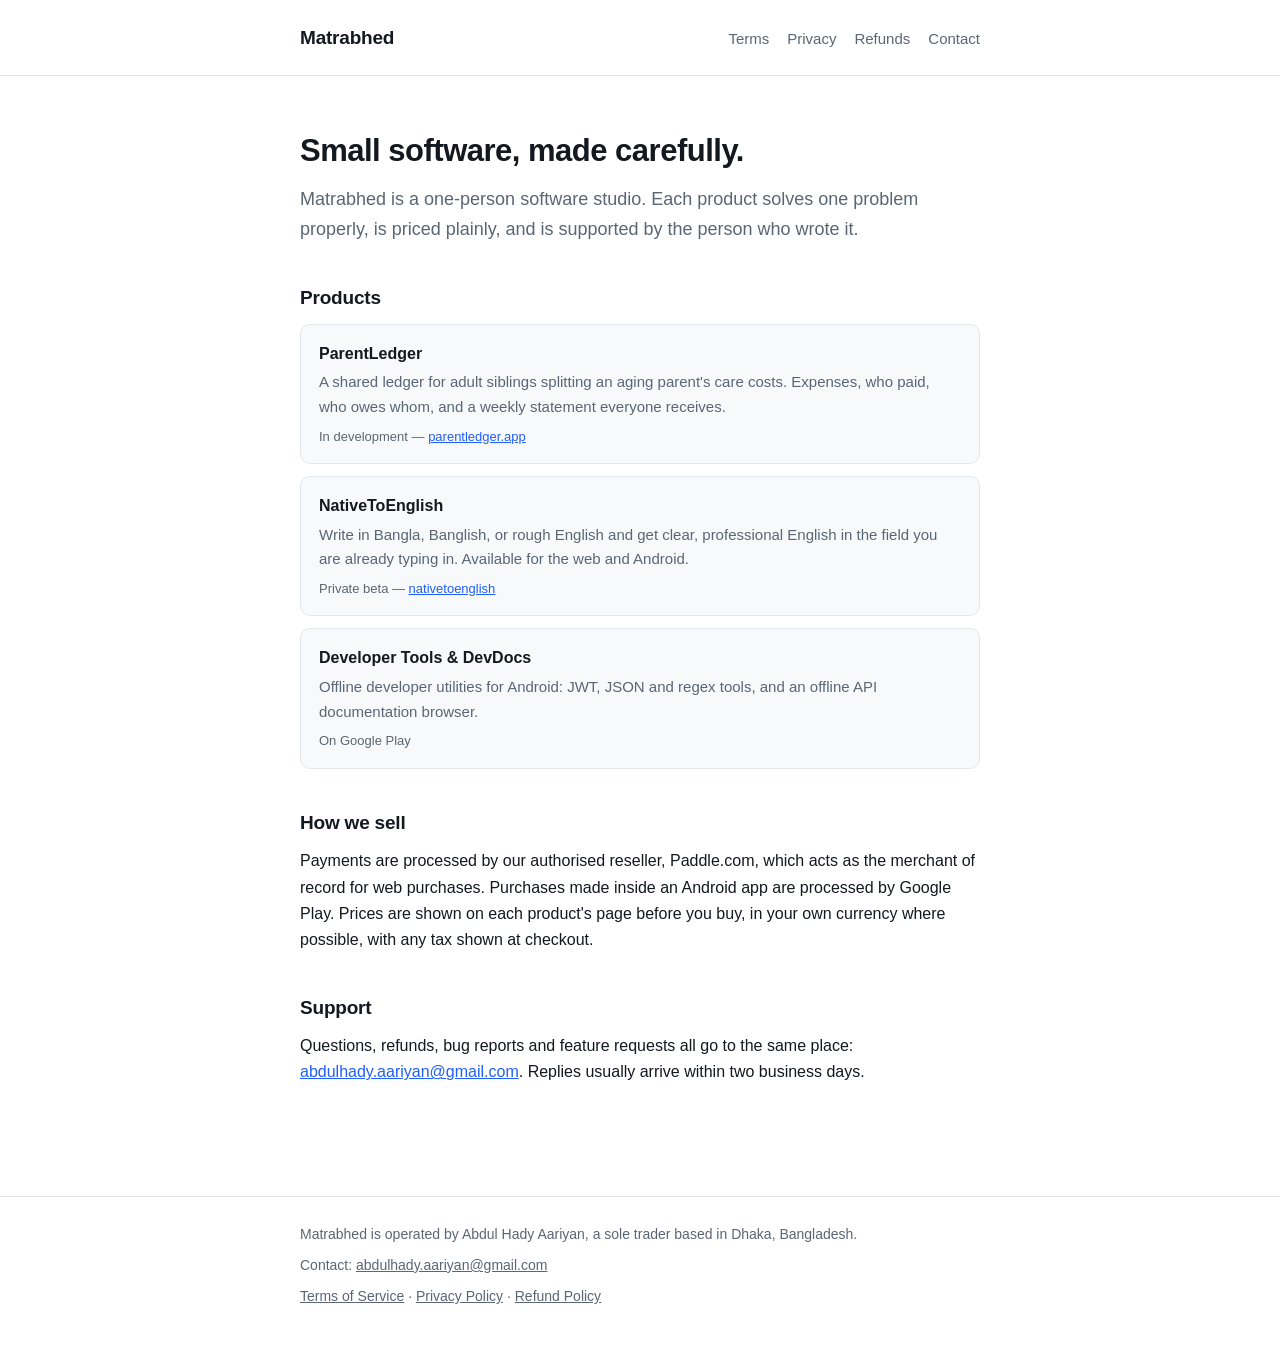
==== index.html @ d9508d21 "Matrabhed: studio site with Terms, Privacy and Refund policies Co-Authored-By: Claude Opus 5 (1M con" ====
<!doctype html>
<html lang="en">
<head>
<meta charset="utf-8">
<meta name="viewport" content="width=device-width, initial-scale=1">
<title>Matrabhed — small software, made carefully</title>
<meta name="description" content="Matrabhed builds small, useful software: ParentLedger for families sharing a parent's care costs, and NativeToEnglish for writing clear English. Operated by Abdul Hady Aariyan, Dhaka, Bangladesh.">
<link rel="stylesheet" href="styles.css">
</head>
<body>
<header><div class="wrap">
  <a class="brand" href="/">Matrabhed</a>
  <nav><a href="/terms.html">Terms</a><a href="/privacy.html">Privacy</a><a href="/refunds.html">Refunds</a><a href="mailto:abdulhady.aariyan@gmail.com">Contact</a></nav>
</div></header>
<main><div class="wrap">
  <h1>Small software, made carefully.</h1>
  <p class="lede">Matrabhed is a one-person software studio. Each product solves one problem properly, is priced plainly, and is supported by the person who wrote it.</p>

  <h2>Products</h2>
  <ul class="products">
    <li>
      <span class="name">ParentLedger</span>
      <span class="what">A shared ledger for adult siblings splitting an aging parent's care costs. Expenses, who paid, who owes whom, and a weekly statement everyone receives.</span>
      <span class="status">In development — <a href="https://parentledger.app">parentledger.app</a></span>
    </li>
    <li>
      <span class="name">NativeToEnglish</span>
      <span class="what">Write in Bangla, Banglish, or rough English and get clear, professional English in the field you are already typing in. Available for the web and Android.</span>
      <span class="status">Private beta — <a href="https://ahaariyan.github.io/NativeToEnglishLandingPage/">nativetoenglish</a></span>
    </li>
    <li>
      <span class="name">Developer Tools &amp; DevDocs</span>
      <span class="what">Offline developer utilities for Android: JWT, JSON and regex tools, and an offline API documentation browser.</span>
      <span class="status">On Google Play</span>
    </li>
  </ul>

  <h2>How we sell</h2>
  <p>Payments are processed by our authorised reseller, Paddle.com, which acts as the merchant of record for web purchases. Purchases made inside an Android app are processed by Google Play. Prices are shown on each product's page before you buy, in your own currency where possible, with any tax shown at checkout.</p>

  <h2>Support</h2>
  <p>Questions, refunds, bug reports and feature requests all go to the same place: <a href="mailto:abdulhady.aariyan@gmail.com">abdulhady.aariyan@gmail.com</a>. Replies usually arrive within two business days.</p>
</div></main>
<footer><div class="wrap">
  <p>Matrabhed is operated by Abdul Hady Aariyan, a sole trader based in Dhaka, Bangladesh.</p>
  <p>Contact: <a href="mailto:abdulhady.aariyan@gmail.com">abdulhady.aariyan@gmail.com</a></p>
  <p><a href="/terms.html">Terms of Service</a> · <a href="/privacy.html">Privacy Policy</a> · <a href="/refunds.html">Refund Policy</a></p>
</div></footer>
</body>
</html>
---- styles.css ----
:root{--ink:#14181f;--muted:#5b6674;--line:#e4e8ee;--bg:#ffffff;--soft:#f7f9fb;--accent:#1f5eff;--radius:10px}
@media (prefers-color-scheme:dark){:root:not([data-theme="light"]){--ink:#e9edf3;--muted:#9aa6b6;--line:#232a35;--bg:#0f1319;--soft:#151b23;--accent:#7aa2ff}}
*{box-sizing:border-box}
body{margin:0;background:var(--bg);color:var(--ink);font:16px/1.65 -apple-system,BlinkMacSystemFont,"Segoe UI",Roboto,Helvetica,Arial,sans-serif;-webkit-font-smoothing:antialiased}
.wrap{max-width:720px;margin:0 auto;padding:0 20px}
header{border-bottom:1px solid var(--line)}
header .wrap{display:flex;align-items:baseline;justify-content:space-between;padding-block:22px;gap:16px;flex-wrap:wrap}
.brand{font-weight:700;font-size:19px;letter-spacing:-.2px;text-decoration:none;color:var(--ink)}
nav a{color:var(--muted);text-decoration:none;margin-left:18px;font-size:15px}
nav a:hover{color:var(--ink)}
main .wrap{padding-block:56px 40px}
h1{font-size:31px;line-height:1.25;letter-spacing:-.5px;margin:0 0 14px}
h2{font-size:19px;margin:38px 0 10px;letter-spacing:-.2px}
h3{font-size:16px;margin:24px 0 6px}
p{margin:0 0 14px;color:var(--ink)}
.lede{font-size:18px;color:var(--muted);margin-bottom:28px}
ul{margin:0 0 14px;padding-left:20px}
li{margin-bottom:6px}
a{color:var(--accent)}
.products{list-style:none;padding:0;margin:8px 0 0}
.products li{border:1px solid var(--line);border-radius:var(--radius);padding:16px 18px;margin-bottom:12px;background:var(--soft)}
.products .name{font-weight:650;display:block;margin-bottom:3px}
.products .what{color:var(--muted);font-size:15px;display:block}
.products .status{font-size:13px;color:var(--muted);margin-top:6px;display:block}
.updated{color:var(--muted);font-size:14px;margin-bottom:26px}
footer{border-top:1px solid var(--line);margin-top:56px}
footer .wrap{padding-block:26px 40px;color:var(--muted);font-size:14px}
footer a{color:var(--muted)}
footer p{color:var(--muted);margin-bottom:8px}
@media(max-width:520px){h1{font-size:26px}main .wrap{padding-block:40px 32px}}
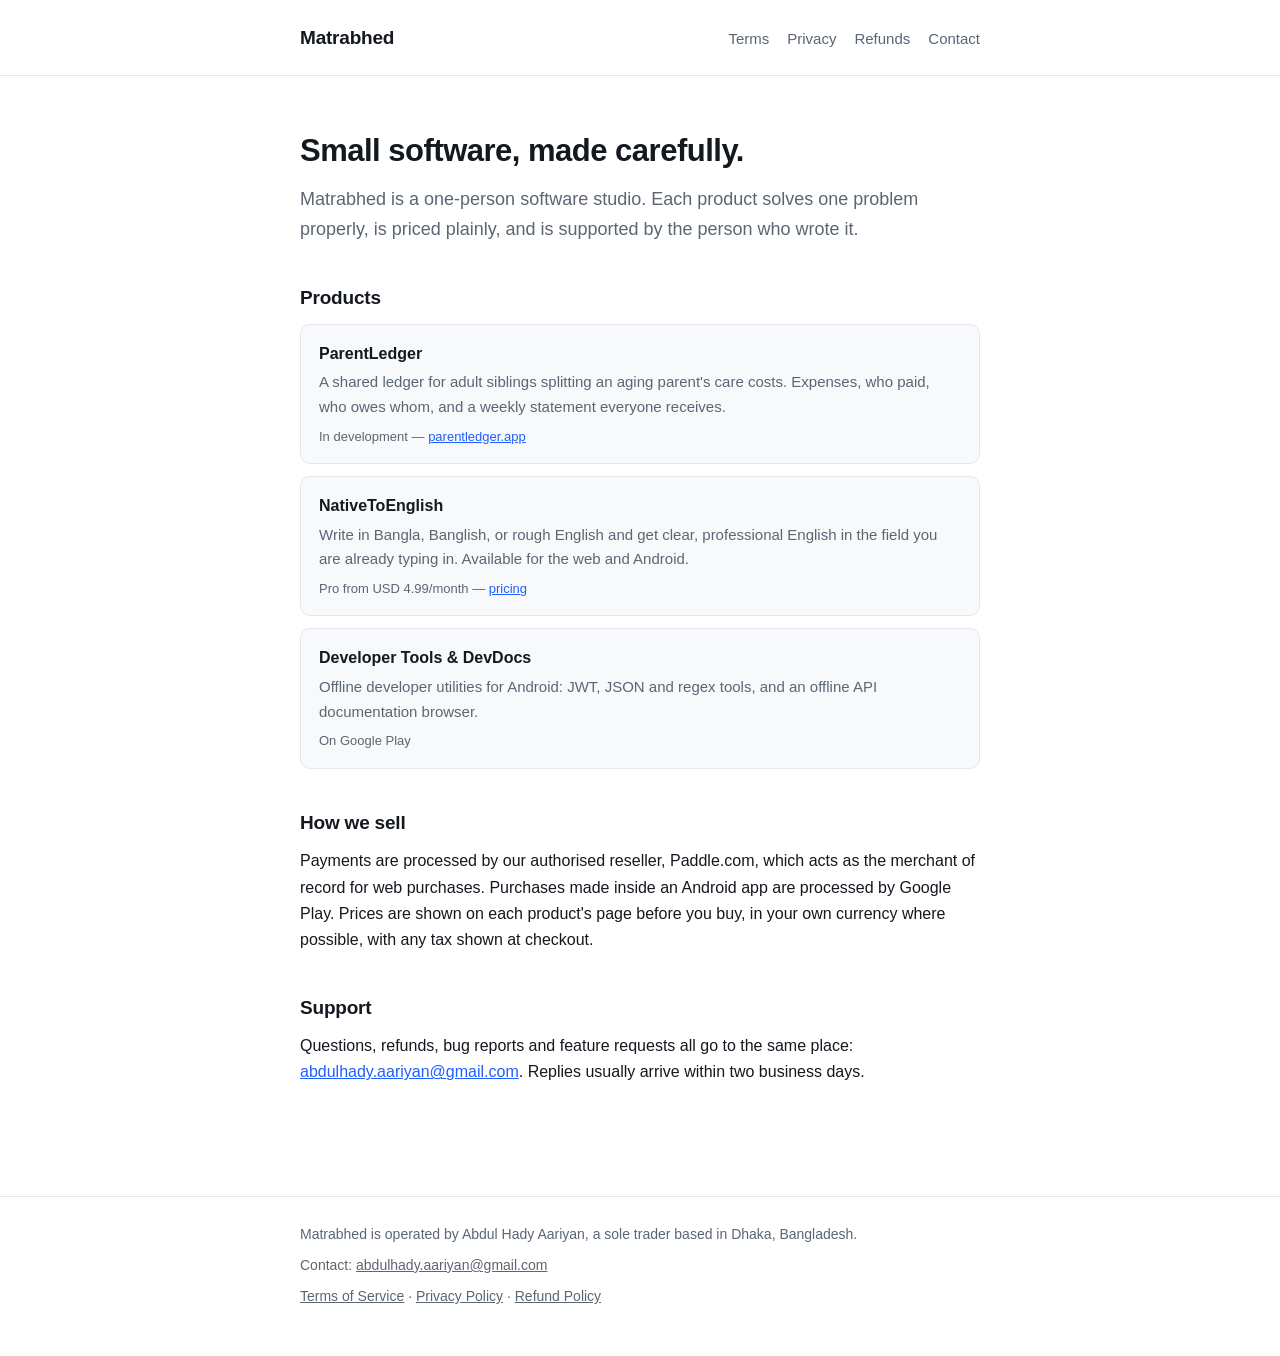
==== commit ff48a920: "Add NativeToEnglish Pro pricing page Co-Authored-By: Claude Opus 5.5 (1M context) <noreply@anthropic" ====
--- a/index.html
+++ b/index.html
@@ -26,7 +26,7 @@
     <li>
       <span class="name">NativeToEnglish</span>
       <span class="what">Write in Bangla, Banglish, or rough English and get clear, professional English in the field you are already typing in. Available for the web and Android.</span>
-      <span class="status">Private beta — <a href="https://ahaariyan.github.io/NativeToEnglishLandingPage/">nativetoenglish</a></span>
+      <span class="status">Pro from USD 4.99/month — <a href="/nativetoenglish.html">pricing</a></span>
     </li>
     <li>
       <span class="name">Developer Tools &amp; DevDocs</span>
--- a/styles.css
+++ b/styles.css
@@ -28,3 +28,12 @@
 footer a{color:var(--muted)}
 footer p{color:var(--muted);margin-bottom:8px}
 @media(max-width:520px){h1{font-size:26px}main .wrap{padding-block:40px 32px}}
+.notice{background:var(--soft);border:1px dashed var(--line);border-radius:var(--radius);padding:8px 12px;font-size:14px;color:var(--muted)}
+.plans{display:grid;grid-template-columns:repeat(auto-fit,minmax(220px,1fr));gap:12px;margin:8px 0 14px}
+.plan{border:1px solid var(--line);border-radius:var(--radius);padding:16px 18px;background:var(--soft);display:flex;flex-direction:column;gap:6px}
+.plan .name{font-weight:650}
+.plan .price{font-size:24px;font-weight:700;letter-spacing:-.3px}
+.plan .price small{font-size:14px;font-weight:400;color:var(--muted)}
+.what{color:var(--muted);font-size:15px}
+.plan button{margin-top:auto;font:inherit;font-weight:600;padding:10px 14px;border:0;border-radius:8px;background:var(--accent);color:#fff;cursor:pointer}
+.plan button:disabled{opacity:.55;cursor:default}
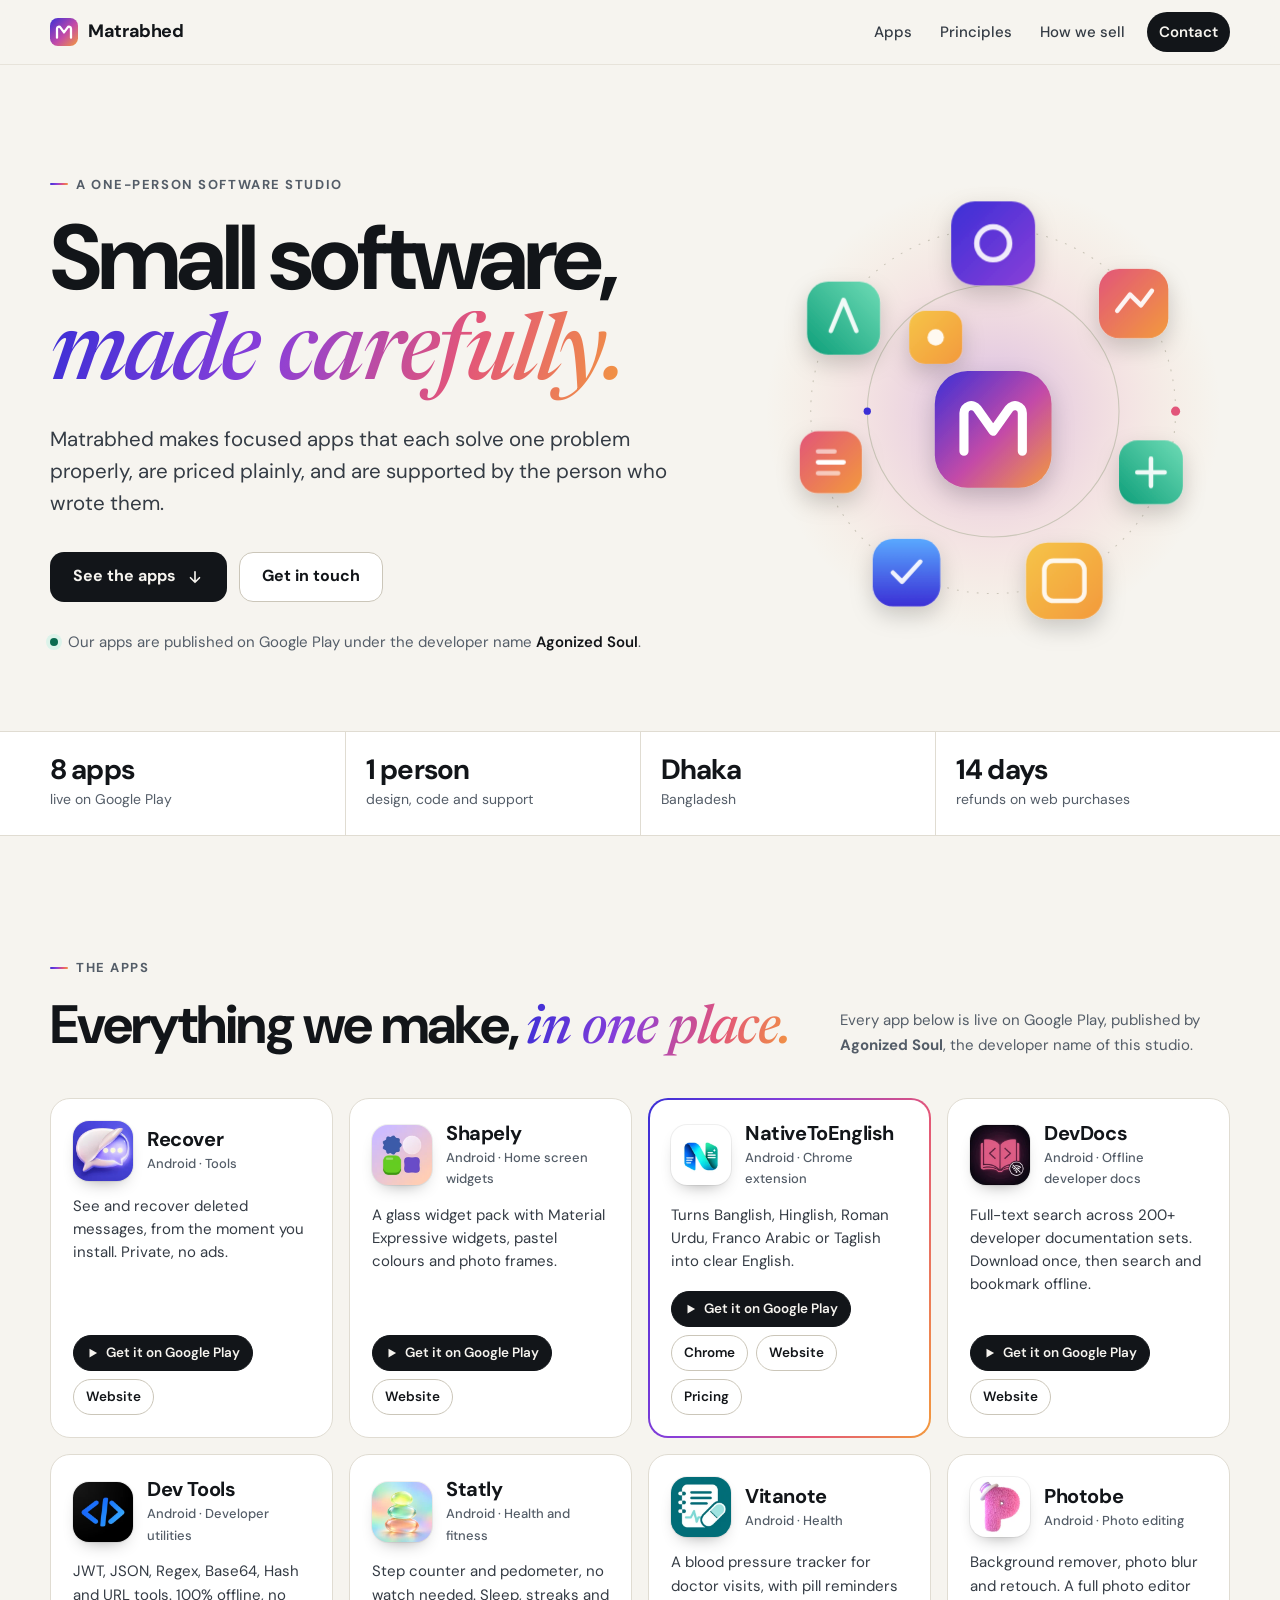
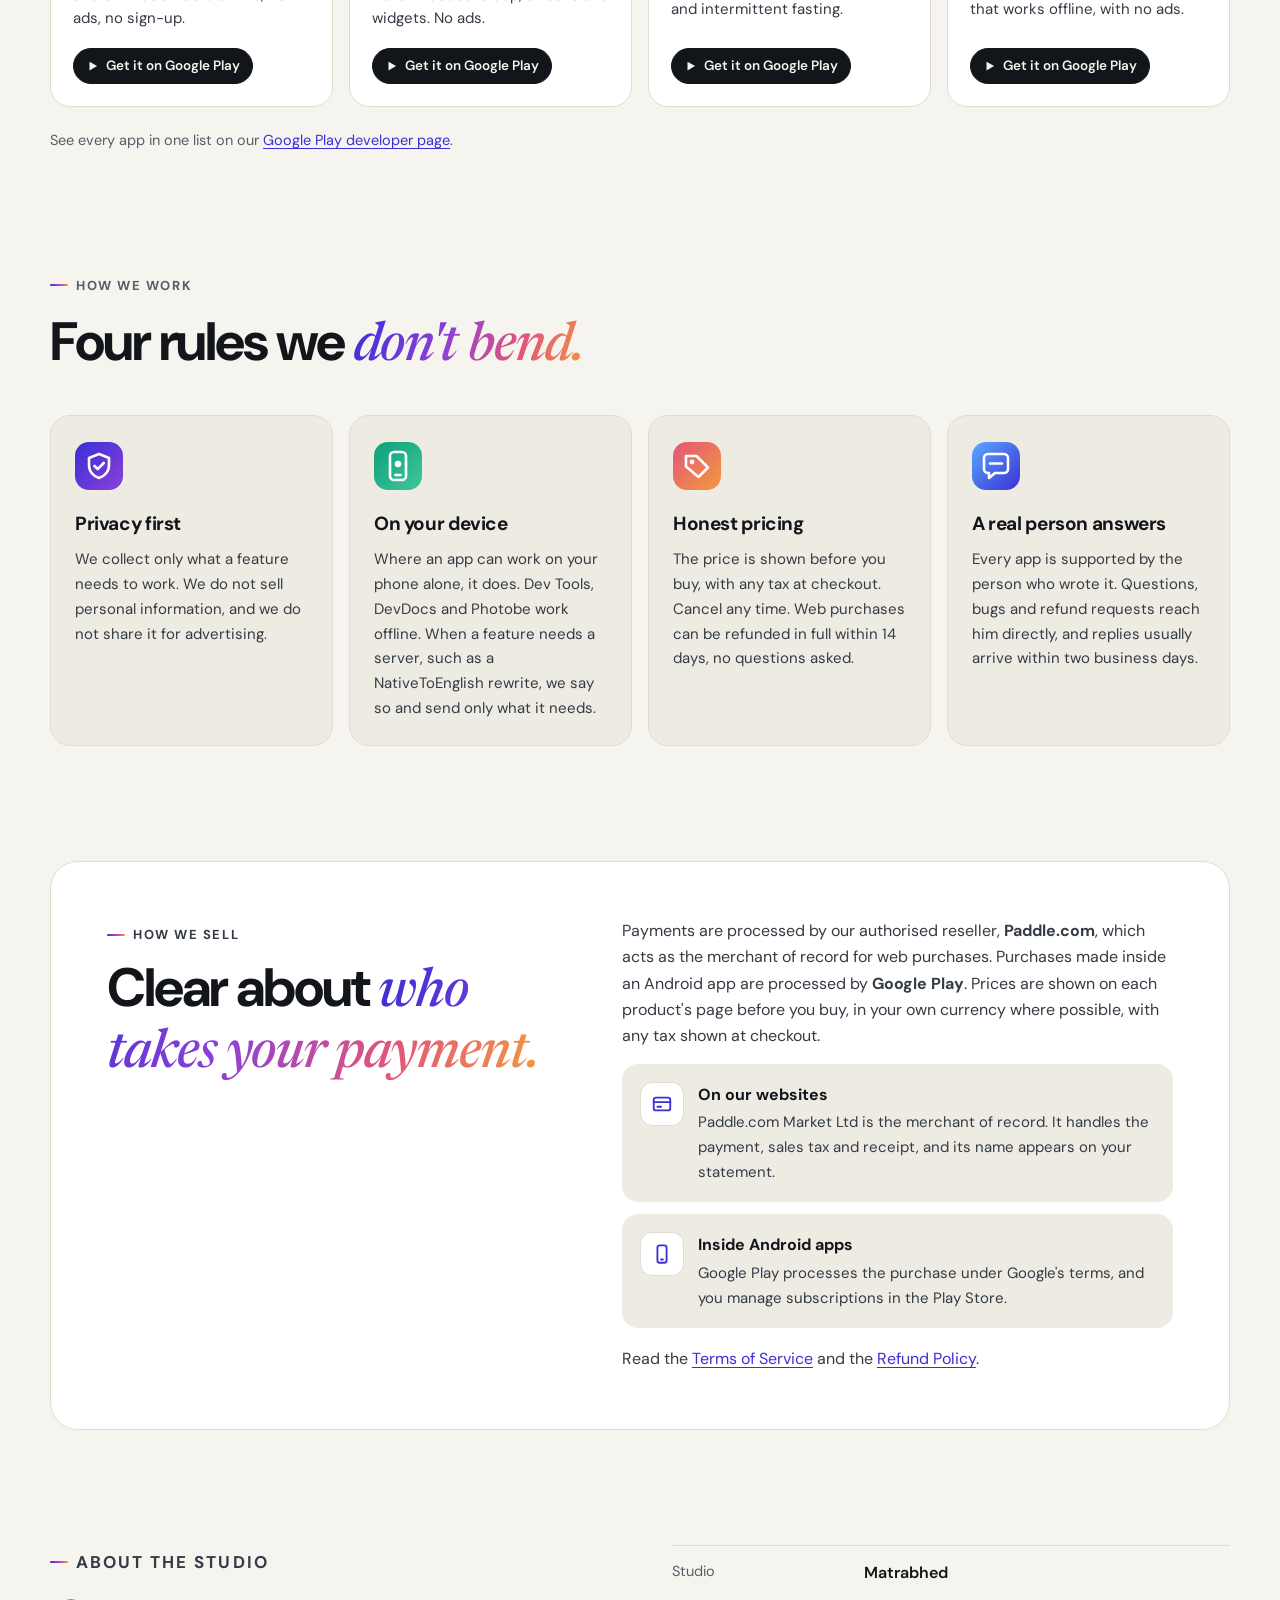
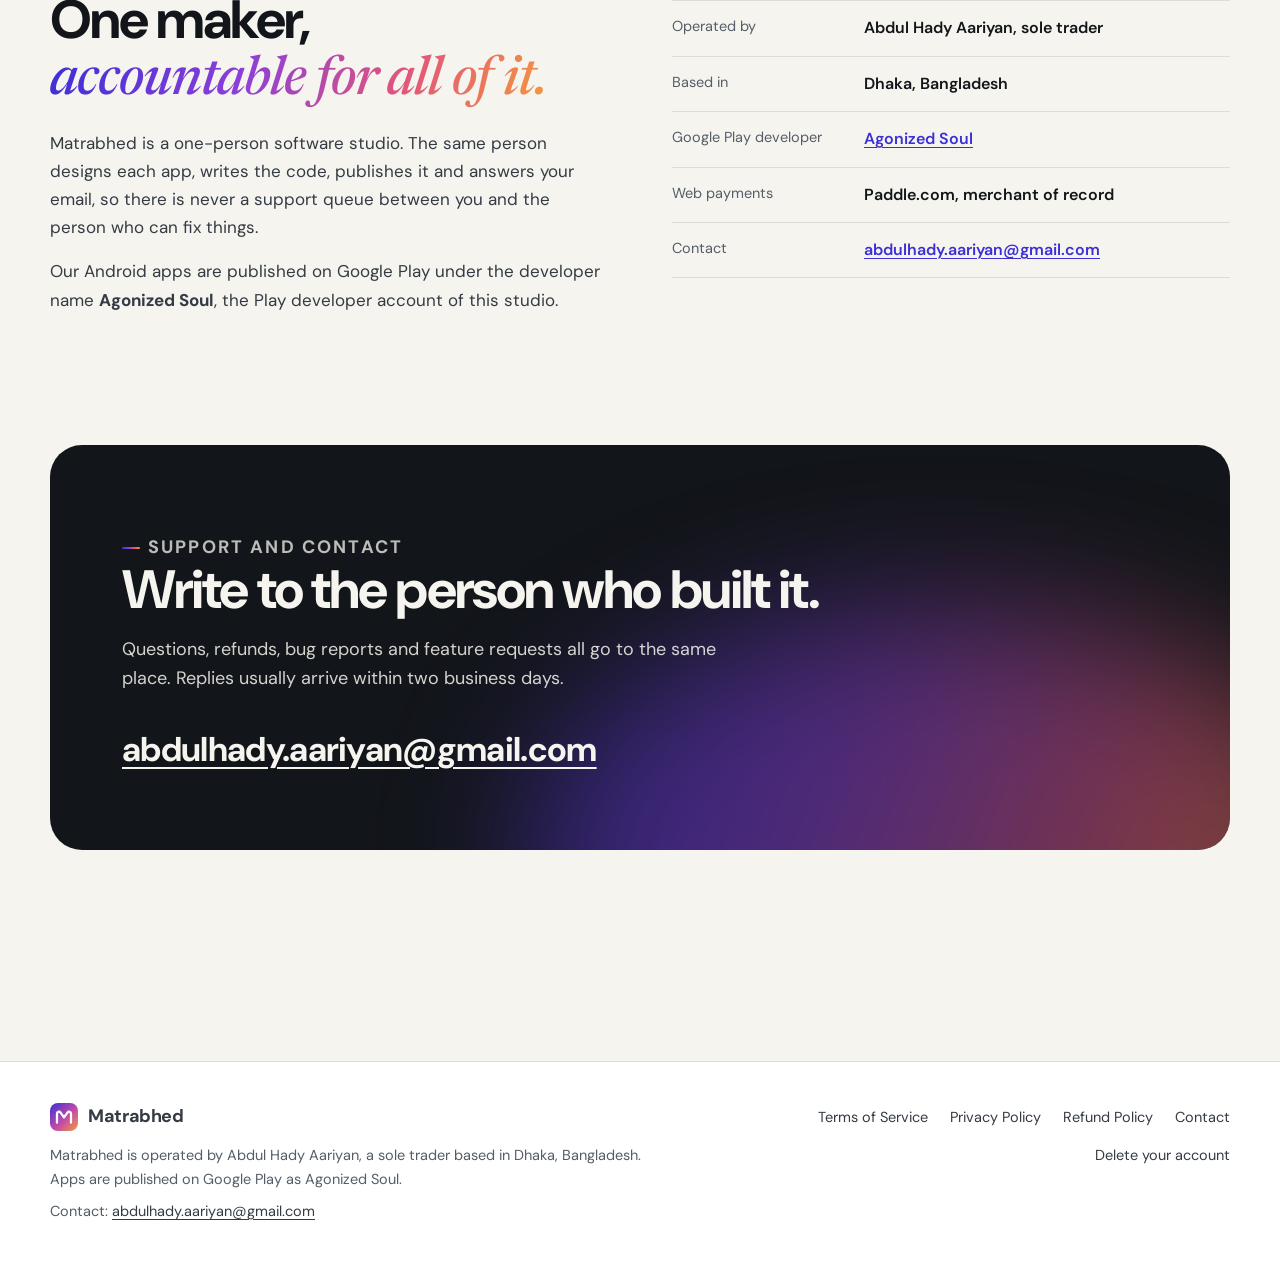
==== commit b5ce4155: "Studio site redesign: product grid with the 8 live Play apps (verified), principles, how we sell, ab" ====
--- a/index.html
+++ b/index.html
@@ -3,48 +3,346 @@
 <head>
 <meta charset="utf-8">
 <meta name="viewport" content="width=device-width, initial-scale=1">
-<title>Matrabhed — small software, made carefully</title>
-<meta name="description" content="Matrabhed builds small, useful software: ParentLedger for families sharing a parent's care costs, and NativeToEnglish for writing clear English. Operated by Abdul Hady Aariyan, Dhaka, Bangladesh.">
-<link rel="stylesheet" href="styles.css">
+<title>Matrabhed: a one-person software studio. Small apps, made carefully.</title>
+<meta name="description" content="Matrabhed is a one-person software studio in Dhaka, Bangladesh. Its Android apps (Recover, Shapely, NativeToEnglish, DevDocs, Dev Tools, Statly, Vitanote and Photobe) are published on Google Play under the developer name Agonized Soul.">
+<link rel="canonical" href="https://matrabhed.com/">
+<meta name="theme-color" content="#f6f4ef" media="(prefers-color-scheme: light)">
+<meta name="theme-color" content="#0c0e12" media="(prefers-color-scheme: dark)">
+<link rel="icon" href="/assets/favicon.svg" type="image/svg+xml">
+<link rel="apple-touch-icon" href="/assets/apple-touch-icon.png">
+<meta property="og:type" content="website">
+<meta property="og:site_name" content="Matrabhed">
+<meta property="og:url" content="https://matrabhed.com/">
+<meta property="og:title" content="Matrabhed: small software, made carefully">
+<meta property="og:description" content="A one-person software studio in Dhaka, Bangladesh. Eight Android apps on Google Play, published as Agonized Soul.">
+<meta property="og:image" content="https://matrabhed.com/assets/og.png">
+<meta property="og:image:width" content="1200">
+<meta property="og:image:height" content="630">
+<meta property="og:image:alt" content="Matrabhed: small software, made carefully.">
+<meta name="twitter:card" content="summary_large_image">
+<link rel="preconnect" href="https://fonts.googleapis.com">
+<link rel="preconnect" href="https://fonts.gstatic.com" crossorigin>
+<link rel="stylesheet" href="https://fonts.googleapis.com/css2?family=DM+Sans:opsz,wght@9..40,400..700&family=Newsreader:ital,opsz,wght@1,6..72,500&display=swap">
+<link rel="stylesheet" href="/styles.css">
+<script type="application/ld+json">
+{
+  "@context": "https://schema.org",
+  "@type": "Organization",
+  "name": "Matrabhed",
+  "url": "https://matrabhed.com/",
+  "logo": "https://matrabhed.com/assets/apple-touch-icon.png",
+  "email": "abdulhady.aariyan@gmail.com",
+  "founder": { "@type": "Person", "name": "Abdul Hady Aariyan" },
+  "address": { "@type": "PostalAddress", "addressLocality": "Dhaka", "addressCountry": "BD" },
+  "sameAs": ["https://play.google.com/store/apps/developer?id=Agonized+Soul"]
+}
+</script>
 </head>
 <body>
-<header><div class="wrap">
-  <a class="brand" href="/">Matrabhed</a>
-  <nav><a href="/terms.html">Terms</a><a href="/privacy.html">Privacy</a><a href="/refunds.html">Refunds</a><a href="mailto:abdulhady.aariyan@gmail.com">Contact</a></nav>
-</div></header>
-<main><div class="wrap">
-  <h1>Small software, made carefully.</h1>
-  <p class="lede">Matrabhed is a one-person software studio. Each product solves one problem properly, is priced plainly, and is supported by the person who wrote it.</p>
-
-  <h2>Products</h2>
-  <ul class="products">
-    <li>
-      <span class="name">ParentLedger</span>
-      <span class="what">A shared ledger for adult siblings splitting an aging parent's care costs. Expenses, who paid, who owes whom, and a weekly statement everyone receives.</span>
-      <span class="status">In development — <a href="https://parentledger.app">parentledger.app</a></span>
-    </li>
-    <li>
-      <span class="name">NativeToEnglish</span>
-      <span class="what">Write in Bangla, Banglish, or rough English and get clear, professional English in the field you are already typing in. Available for the web and Android.</span>
-      <span class="status">Pro from USD 4.99/month — <a href="/nativetoenglish.html">pricing</a></span>
-    </li>
-    <li>
-      <span class="name">Developer Tools &amp; DevDocs</span>
-      <span class="what">Offline developer utilities for Android: JWT, JSON and regex tools, and an offline API documentation browser.</span>
-      <span class="status">On Google Play</span>
-    </li>
-  </ul>
-
-  <h2>How we sell</h2>
-  <p>Payments are processed by our authorised reseller, Paddle.com, which acts as the merchant of record for web purchases. Purchases made inside an Android app are processed by Google Play. Prices are shown on each product's page before you buy, in your own currency where possible, with any tax shown at checkout.</p>
-
-  <h2>Support</h2>
-  <p>Questions, refunds, bug reports and feature requests all go to the same place: <a href="mailto:abdulhady.aariyan@gmail.com">abdulhady.aariyan@gmail.com</a>. Replies usually arrive within two business days.</p>
-</div></main>
-<footer><div class="wrap">
-  <p>Matrabhed is operated by Abdul Hady Aariyan, a sole trader based in Dhaka, Bangladesh.</p>
-  <p>Contact: <a href="mailto:abdulhady.aariyan@gmail.com">abdulhady.aariyan@gmail.com</a></p>
-  <p><a href="/terms.html">Terms of Service</a> · <a href="/privacy.html">Privacy Policy</a> · <a href="/refunds.html">Refund Policy</a></p>
-</div></footer>
+<a class="skip" href="#main">Skip to content</a>
+
+<header class="site-header">
+  <div class="wrap">
+    <a class="brand" href="/" aria-label="Matrabhed, home">
+      <svg viewBox="0 0 32 32" aria-hidden="true"><defs><linearGradient id="bm" x1="0" y1="0" x2="1" y2="1"><stop offset="0" stop-color="#3b2fd6"/><stop offset=".55" stop-color="#c34aa8"/><stop offset="1" stop-color="#f39a3d"/></linearGradient></defs><rect width="32" height="32" rx="9" fill="url(#bm)"/><path d="M8 22.5V12.2a2.2 2.2 0 0 1 4-1.3l4 5.6 4-5.6a2.2 2.2 0 0 1 4 1.3v10.3" fill="none" stroke="#fff" stroke-width="2.6" stroke-linecap="round" stroke-linejoin="round"/></svg>
+      Matrabhed
+    </a>
+    <nav class="site-nav" aria-label="Main">
+      <a href="#apps">Apps</a>
+      <a class="wide" href="#principles">Principles</a>
+      <a class="wide" href="#how-we-sell">How we sell</a>
+      <a class="cta" href="#contact">Contact</a>
+    </nav>
+  </div>
+</header>
+
+<main id="main">
+  <section class="hero" aria-labelledby="hero-title">
+    <div class="wrap">
+      <div>
+        <p class="eyebrow">A one-person software studio</p>
+        <h1 class="display" id="hero-title">Small software, <em>made carefully.</em></h1>
+        <p class="lede">Matrabhed makes focused apps that each solve one problem properly, are priced plainly, and are supported by the person who wrote them.</p>
+        <div class="hero-ctas">
+          <a class="btn btn-primary" href="#apps">See the apps
+            <svg viewBox="0 0 24 24" fill="none" stroke="currentColor" stroke-width="2.2" stroke-linecap="round" stroke-linejoin="round" aria-hidden="true"><path d="M12 5v14M6 13l6 6 6-6"/></svg></a>
+          <a class="btn btn-ghost" href="#contact">Get in touch</a>
+        </div>
+        <p class="publisher"><span class="dot" aria-hidden="true"></span><span>Our apps are published on Google Play under the developer name <strong>Agonized Soul</strong>.</span></p>
+      </div>
+
+      <div class="hero-art" aria-hidden="true">
+        <svg viewBox="0 0 520 520">
+          <defs>
+            <radialGradient id="glow" cx="50%" cy="50%" r="50%">
+              <stop offset="0" stop-color="#8b3fd9" stop-opacity=".30"/>
+              <stop offset=".6" stop-color="#e2557a" stop-opacity=".10"/>
+              <stop offset="1" stop-color="#f39a3d" stop-opacity="0"/>
+            </radialGradient>
+            <linearGradient id="g1" x1="0" y1="0" x2="1" y2="1"><stop offset="0" stop-color="#3b2fd6"/><stop offset="1" stop-color="#8b3fd9"/></linearGradient>
+            <linearGradient id="g2" x1="0" y1="0" x2="1" y2="1"><stop offset="0" stop-color="#e2557a"/><stop offset="1" stop-color="#f39a3d"/></linearGradient>
+            <linearGradient id="g3" x1="0" y1="1" x2="1" y2="0"><stop offset="0" stop-color="#0e9f7a"/><stop offset="1" stop-color="#6fdcb6"/></linearGradient>
+            <linearGradient id="g4" x1="0" y1="0" x2="1" y2="1"><stop offset="0" stop-color="#f6c548"/><stop offset="1" stop-color="#f39a3d"/></linearGradient>
+            <linearGradient id="g5" x1="0" y1="0" x2="0" y2="1"><stop offset="0" stop-color="#5aa9ff"/><stop offset="1" stop-color="#3b2fd6"/></linearGradient>
+            <linearGradient id="core" x1="0" y1="0" x2="1" y2="1"><stop offset="0" stop-color="#3b2fd6"/><stop offset=".55" stop-color="#c34aa8"/><stop offset="1" stop-color="#f39a3d"/></linearGradient>
+            <filter id="soft" x="-30%" y="-30%" width="160%" height="160%"><feDropShadow dx="0" dy="10" stdDeviation="12" flood-color="#121519" flood-opacity=".18"/></filter>
+          </defs>
+          <circle cx="260" cy="260" r="250" fill="url(#glow)"/>
+          <g class="spin" fill="none" stroke="currentColor" style="color: var(--line-strong)">
+            <circle cx="260" cy="260" r="200" stroke-width="1.2" stroke-dasharray="2 9"/>
+            <circle cx="260" cy="260" r="138" stroke-width="1.2"/>
+            <circle cx="460" cy="260" r="5" fill="#e2557a" stroke="none"/>
+            <circle cx="122" cy="260" r="4" fill="#3b2fd6" stroke="none"/>
+          </g>
+
+          <!-- Eight tiles, one for each app on the shelf. Abstract shapes, not the real icons. -->
+          <g filter="url(#soft)">
+            <g class="float"><rect x="214" y="30" width="92" height="92" rx="26" fill="url(#g1)"/><circle cx="260" cy="76" r="18" fill="none" stroke="#fff" stroke-width="6" opacity=".9"/></g>
+            <g class="float b"><rect x="376" y="104" width="76" height="76" rx="22" fill="url(#g2)"/><path d="M396 150l14-18 12 12 12-16" fill="none" stroke="#fff" stroke-width="5" stroke-linecap="round" stroke-linejoin="round" opacity=".92"/></g>
+            <g class="float c"><rect x="398" y="292" width="70" height="70" rx="20" fill="url(#g3)"/><path d="M418 327h30M433 312v30" stroke="#fff" stroke-width="5" stroke-linecap="round" opacity=".92"/></g>
+            <g class="float"><rect x="296" y="404" width="84" height="84" rx="24" fill="url(#g4)"/><rect x="316" y="424" width="44" height="44" rx="10" fill="none" stroke="#fff" stroke-width="5" opacity=".9"/></g>
+            <g class="float b"><rect x="128" y="400" width="74" height="74" rx="22" fill="url(#g5)"/><path d="M150 437l10 10 20-22" fill="none" stroke="#fff" stroke-width="5" stroke-linecap="round" stroke-linejoin="round" opacity=".92"/></g>
+            <g class="float c"><rect x="48" y="282" width="68" height="68" rx="20" fill="url(#g2)"/><path d="M68 316h28" stroke="#fff" stroke-width="5" stroke-linecap="round"/><path d="M68 304h18M68 328h22" stroke="#fff" stroke-width="5" stroke-linecap="round" opacity=".6"/></g>
+            <g class="float"><rect x="56" y="118" width="80" height="80" rx="23" fill="url(#g3)"/><path d="M82 172l14-34 14 34" fill="none" stroke="#fff" stroke-width="5" stroke-linecap="round" stroke-linejoin="round" opacity=".92"/></g>
+            <g class="float b"><rect x="168" y="150" width="58" height="58" rx="17" fill="url(#g4)"/><circle cx="197" cy="179" r="9" fill="#fff" opacity=".92"/></g>
+          </g>
+
+          <!-- The studio at the centre -->
+          <g filter="url(#soft)">
+            <rect x="196" y="216" width="128" height="128" rx="36" fill="url(#core)"/>
+            <path d="M228 304v-42a8 8 0 0 1 14.5-4.7L260 282l17.5-24.7A8 8 0 0 1 292 262v42" fill="none" stroke="#fff" stroke-width="10" stroke-linecap="round" stroke-linejoin="round"/>
+          </g>
+        </svg>
+      </div>
+    </div>
+  </section>
+
+  <section class="facts" aria-label="Studio at a glance">
+    <div class="wrap">
+      <ul>
+        <li><b>8 apps</b><span>live on Google Play</span></li>
+        <li><b>1 person</b><span>design, code and support</span></li>
+        <li><b>Dhaka</b><span>Bangladesh</span></li>
+        <li><b>14 days</b><span>refunds on web purchases</span></li>
+      </ul>
+    </div>
+  </section>
+
+  <section class="section" id="apps" aria-labelledby="apps-title">
+    <div class="wrap">
+      <div class="section-head">
+        <div>
+          <p class="eyebrow">The apps</p>
+          <h2 class="h-section" id="apps-title">Everything we make, <em>in one place.</em></h2>
+        </div>
+        <p class="side">Every app below is live on Google Play, published by <strong>Agonized Soul</strong>, the developer name of this studio.</p>
+      </div>
+
+      <ul class="apps">
+        <li class="app">
+          <div class="app-top">
+            <img class="app-icon" src="/assets/apps/recover.webp" width="60" height="60" alt="" loading="lazy" decoding="async">
+            <div><h3>Recover</h3><p class="kind">Android · Tools</p></div>
+          </div>
+          <p class="what">See and recover deleted messages, from the moment you install. Private, no ads.</p>
+          <div class="links">
+            <a class="pill play" href="https://play.google.com/store/apps/details?id=com.nothinglost.app" rel="noopener" aria-label="Get Recover on Google Play"><svg viewBox="0 0 24 24" aria-hidden="true"><path d="M6 4.5v15l13-7.5z" fill="currentColor"/></svg>Get it on Google Play</a>
+            <a class="pill" href="https://recover.matrabhed.com" rel="noopener" aria-label="Recover website">Website</a>
+          </div>
+        </li>
+
+        <li class="app">
+          <div class="app-top">
+            <img class="app-icon" src="/assets/apps/shapely.webp" width="60" height="60" alt="" loading="lazy" decoding="async">
+            <div><h3>Shapely</h3><p class="kind">Android · Home screen widgets</p></div>
+          </div>
+          <p class="what">A glass widget pack with Material Expressive widgets, pastel colours and photo frames.</p>
+          <div class="links">
+            <a class="pill play" href="https://play.google.com/store/apps/details?id=com.shapely.widgets" rel="noopener" aria-label="Get Shapely on Google Play"><svg viewBox="0 0 24 24" aria-hidden="true"><path d="M6 4.5v15l13-7.5z" fill="currentColor"/></svg>Get it on Google Play</a>
+            <a class="pill" href="https://shapely.matrabhed.com" rel="noopener" aria-label="Shapely website">Website</a>
+          </div>
+        </li>
+
+        <li class="app featured">
+          <div class="app-top">
+            <img class="app-icon" src="/assets/apps/nativetoenglish.webp" width="60" height="60" alt="" loading="lazy" decoding="async">
+            <div><h3>NativeToEnglish</h3><p class="kind">Android · Chrome extension</p></div>
+          </div>
+          <p class="what">Turns Banglish, Hinglish, Roman Urdu, Franco Arabic or Taglish into clear English.</p>
+          <div class="links">
+            <a class="pill play" href="https://play.google.com/store/apps/details?id=com.nativetoenglish.mobile" rel="noopener" aria-label="Get NativeToEnglish on Google Play"><svg viewBox="0 0 24 24" aria-hidden="true"><path d="M6 4.5v15l13-7.5z" fill="currentColor"/></svg>Get it on Google Play</a>
+            <a class="pill" href="https://chromewebstore.google.com/detail/nativetoenglish/hcifnjfjbeemchhjmhghefoonidcnjdm" rel="noopener" aria-label="NativeToEnglish in the Chrome Web Store">Chrome</a>
+            <a class="pill" href="https://nativetoenglish.landing.matrabhed.com" rel="noopener" aria-label="NativeToEnglish website">Website</a>
+            <a class="pill" href="/nativetoenglish.html" aria-label="NativeToEnglish Pro pricing">Pricing</a>
+          </div>
+        </li>
+
+        <li class="app">
+          <div class="app-top">
+            <img class="app-icon" src="/assets/apps/devdocs.webp" width="60" height="60" alt="" loading="lazy" decoding="async">
+            <div><h3>DevDocs</h3><p class="kind">Android · Offline developer docs</p></div>
+          </div>
+          <p class="what">Full-text search across 200+ developer documentation sets. Download once, then search and bookmark offline.</p>
+          <div class="links">
+            <a class="pill play" href="https://play.google.com/store/apps/details?id=com.devdocs.app" rel="noopener" aria-label="Get DevDocs on Google Play"><svg viewBox="0 0 24 24" aria-hidden="true"><path d="M6 4.5v15l13-7.5z" fill="currentColor"/></svg>Get it on Google Play</a>
+            <a class="pill" href="https://devdocs.landing.matrabhed.com" rel="noopener" aria-label="DevDocs website">Website</a>
+          </div>
+        </li>
+
+        <li class="app">
+          <div class="app-top">
+            <img class="app-icon" src="/assets/apps/devtools.webp" width="60" height="60" alt="" loading="lazy" decoding="async">
+            <div><h3>Dev Tools</h3><p class="kind">Android · Developer utilities</p></div>
+          </div>
+          <p class="what">JWT, JSON, Regex, Base64, Hash and URL tools. 100% offline, no ads, no sign-up.</p>
+          <div class="links">
+            <a class="pill play" href="https://play.google.com/store/apps/details?id=com.devtools.app" rel="noopener" aria-label="Get Dev Tools on Google Play"><svg viewBox="0 0 24 24" aria-hidden="true"><path d="M6 4.5v15l13-7.5z" fill="currentColor"/></svg>Get it on Google Play</a>
+          </div>
+        </li>
+
+        <li class="app">
+          <div class="app-top">
+            <img class="app-icon" src="/assets/apps/statly.webp" width="60" height="60" alt="" loading="lazy" decoding="async">
+            <div><h3>Statly</h3><p class="kind">Android · Health and fitness</p></div>
+          </div>
+          <p class="what">Step counter and pedometer, no watch needed. Sleep, streaks and widgets. No ads.</p>
+          <div class="links">
+            <a class="pill play" href="https://play.google.com/store/apps/details?id=com.statly.app" rel="noopener" aria-label="Get Statly on Google Play"><svg viewBox="0 0 24 24" aria-hidden="true"><path d="M6 4.5v15l13-7.5z" fill="currentColor"/></svg>Get it on Google Play</a>
+          </div>
+        </li>
+
+        <li class="app">
+          <div class="app-top">
+            <img class="app-icon" src="/assets/apps/vitanote.webp" width="60" height="60" alt="" loading="lazy" decoding="async">
+            <div><h3>Vitanote</h3><p class="kind">Android · Health</p></div>
+          </div>
+          <p class="what">A blood pressure tracker for doctor visits, with pill reminders and intermittent fasting.</p>
+          <div class="links">
+            <a class="pill play" href="https://play.google.com/store/apps/details?id=com.healthapps.app" rel="noopener" aria-label="Get Vitanote on Google Play"><svg viewBox="0 0 24 24" aria-hidden="true"><path d="M6 4.5v15l13-7.5z" fill="currentColor"/></svg>Get it on Google Play</a>
+          </div>
+        </li>
+
+        <li class="app">
+          <div class="app-top">
+            <img class="app-icon" src="/assets/apps/photobe.webp" width="60" height="60" alt="" loading="lazy" decoding="async">
+            <div><h3>Photobe</h3><p class="kind">Android · Photo editing</p></div>
+          </div>
+          <p class="what">Background remover, photo blur and retouch. A full photo editor that works offline, with no ads.</p>
+          <div class="links">
+            <a class="pill play" href="https://play.google.com/store/apps/details?id=com.aariyan.photoeditor" rel="noopener" aria-label="Get Photobe on Google Play"><svg viewBox="0 0 24 24" aria-hidden="true"><path d="M6 4.5v15l13-7.5z" fill="currentColor"/></svg>Get it on Google Play</a>
+          </div>
+        </li>
+      </ul>
+      <p class="apps-note">See every app in one list on our <a href="https://play.google.com/store/apps/developer?id=Agonized+Soul" rel="noopener">Google Play developer page</a>.</p>
+    </div>
+  </section>
+
+  <section class="section" id="principles" aria-labelledby="principles-title">
+    <div class="wrap">
+      <div class="section-head">
+        <div>
+          <p class="eyebrow">How we work</p>
+          <h2 class="h-section" id="principles-title">Four rules we <em>don't bend.</em></h2>
+        </div>
+      </div>
+      <ul class="principles">
+        <li class="principle">
+          <svg class="glyph" viewBox="0 0 48 48" aria-hidden="true"><defs><linearGradient id="pg1" x1="0" y1="0" x2="1" y2="1"><stop offset="0" stop-color="#3b2fd6"/><stop offset="1" stop-color="#8b3fd9"/></linearGradient></defs><rect width="48" height="48" rx="14" fill="url(#pg1)"/><path d="M24 12l10 4v7c0 6.5-4.3 11.2-10 13-5.7-1.8-10-6.5-10-13v-7z" fill="none" stroke="#fff" stroke-width="2.6" stroke-linejoin="round"/><path d="M19.5 24l3.2 3.2 6-6.2" fill="none" stroke="#fff" stroke-width="2.6" stroke-linecap="round" stroke-linejoin="round"/></svg>
+          <h3>Privacy first</h3>
+          <p>We collect only what a feature needs to work. We do not sell personal information, and we do not share it for advertising.</p>
+        </li>
+        <li class="principle">
+          <svg class="glyph" viewBox="0 0 48 48" aria-hidden="true"><defs><linearGradient id="pg2" x1="0" y1="0" x2="1" y2="1"><stop offset="0" stop-color="#0e9f7a"/><stop offset="1" stop-color="#3fc79a"/></linearGradient></defs><rect width="48" height="48" rx="14" fill="url(#pg2)"/><rect x="16" y="10" width="16" height="28" rx="4" fill="none" stroke="#fff" stroke-width="2.6"/><path d="M21.5 33h5" stroke="#fff" stroke-width="2.6" stroke-linecap="round"/><circle cx="24" cy="22" r="3.2" fill="#fff"/></svg>
+          <h3>On your device</h3>
+          <p>Where an app can work on your phone alone, it does. Dev Tools, DevDocs and Photobe work offline. When a feature needs a server, such as a NativeToEnglish rewrite, we say so and send only what it needs.</p>
+        </li>
+        <li class="principle">
+          <svg class="glyph" viewBox="0 0 48 48" aria-hidden="true"><defs><linearGradient id="pg3" x1="0" y1="0" x2="1" y2="1"><stop offset="0" stop-color="#e2557a"/><stop offset="1" stop-color="#f39a3d"/></linearGradient></defs><rect width="48" height="48" rx="14" fill="url(#pg3)"/><path d="M13 24.5V14h10.5L35 25.5 25.5 35z" fill="none" stroke="#fff" stroke-width="2.6" stroke-linejoin="round"/><circle cx="19" cy="20" r="2.4" fill="#fff"/></svg>
+          <h3>Honest pricing</h3>
+          <p>The price is shown before you buy, with any tax at checkout. Cancel any time. Web purchases can be refunded in full within 14 days, no questions asked.</p>
+        </li>
+        <li class="principle">
+          <svg class="glyph" viewBox="0 0 48 48" aria-hidden="true"><defs><linearGradient id="pg4" x1="0" y1="0" x2="1" y2="1"><stop offset="0" stop-color="#5aa9ff"/><stop offset="1" stop-color="#3b2fd6"/></linearGradient></defs><rect width="48" height="48" rx="14" fill="url(#pg4)"/><path d="M12 16a4 4 0 0 1 4-4h16a4 4 0 0 1 4 4v11a4 4 0 0 1-4 4h-9l-6 5v-5h-1a4 4 0 0 1-4-4z" fill="none" stroke="#fff" stroke-width="2.6" stroke-linejoin="round"/><path d="M18 21.5h12" stroke="#fff" stroke-width="2.6" stroke-linecap="round"/></svg>
+          <h3>A real person answers</h3>
+          <p>Every app is supported by the person who wrote it. Questions, bugs and refund requests reach him directly, and replies usually arrive within two business days.</p>
+        </li>
+      </ul>
+    </div>
+  </section>
+
+  <section class="section" id="how-we-sell" aria-labelledby="sell-title">
+    <div class="wrap">
+      <div class="panel">
+        <div>
+          <p class="eyebrow">How we sell</p>
+          <h2 class="h-section" id="sell-title">Clear about <em>who takes your payment.</em></h2>
+        </div>
+        <div>
+          <p>Payments are processed by our authorised reseller, <strong>Paddle.com</strong>, which acts as the merchant of record for web purchases. Purchases made inside an Android app are processed by <strong>Google Play</strong>. Prices are shown on each product's page before you buy, in your own currency where possible, with any tax shown at checkout.</p>
+          <ul class="ways">
+            <li>
+              <span class="badge"><svg viewBox="0 0 24 24" fill="none" stroke="currentColor" stroke-width="2" stroke-linecap="round" stroke-linejoin="round" aria-hidden="true"><rect x="3" y="5" width="18" height="14" rx="2.5"/><path d="M3 10h18M7 15h4"/></svg></span>
+              <div><h3>On our websites</h3><p>Paddle.com Market Ltd is the merchant of record. It handles the payment, sales tax and receipt, and its name appears on your statement.</p></div>
+            </li>
+            <li>
+              <span class="badge"><svg viewBox="0 0 24 24" fill="none" stroke="currentColor" stroke-width="2" stroke-linecap="round" stroke-linejoin="round" aria-hidden="true"><rect x="7" y="2.5" width="10" height="19" rx="2.5"/><path d="M11 18h2"/></svg></span>
+              <div><h3>Inside Android apps</h3><p>Google Play processes the purchase under Google's terms, and you manage subscriptions in the Play Store.</p></div>
+            </li>
+          </ul>
+          <p style="margin-top:18px">Read the <a href="/terms.html">Terms of Service</a> and the <a href="/refunds.html">Refund Policy</a>.</p>
+        </div>
+      </div>
+    </div>
+  </section>
+
+  <section class="section" id="about" aria-labelledby="about-title">
+    <div class="wrap about">
+      <div>
+        <p class="eyebrow">About the studio</p>
+        <h2 class="h-section" id="about-title">One maker, <em>accountable for all of it.</em></h2>
+        <p style="margin-top:20px">Matrabhed is a one-person software studio. The same person designs each app, writes the code, publishes it and answers your email, so there is never a support queue between you and the person who can fix things.</p>
+        <p>Our Android apps are published on Google Play under the developer name <strong>Agonized Soul</strong>, the Play developer account of this studio.</p>
+      </div>
+      <dl>
+        <div><dt>Studio</dt><dd>Matrabhed</dd></div>
+        <div><dt>Operated by</dt><dd>Abdul Hady Aariyan, sole trader</dd></div>
+        <div><dt>Based in</dt><dd>Dhaka, Bangladesh</dd></div>
+        <div><dt>Google Play developer</dt><dd><a href="https://play.google.com/store/apps/developer?id=Agonized+Soul" rel="noopener">Agonized Soul</a></dd></div>
+        <div><dt>Web payments</dt><dd>Paddle.com, merchant of record</dd></div>
+        <div><dt>Contact</dt><dd><a href="mailto:abdulhady.aariyan@gmail.com">abdulhady.aariyan@gmail.com</a></dd></div>
+      </dl>
+    </div>
+  </section>
+
+  <section class="section" id="contact" aria-labelledby="contact-title">
+    <div class="wrap">
+      <div class="contact">
+        <p class="eyebrow">Support and contact</p>
+        <h2 class="h-section" id="contact-title">Write to the person who built it.</h2>
+        <p>Questions, refunds, bug reports and feature requests all go to the same place. Replies usually arrive within two business days.</p>
+        <a class="mail" href="mailto:abdulhady.aariyan@gmail.com">abdulhady.aariyan@gmail.com</a>
+      </div>
+    </div>
+  </section>
+</main>
+
+<footer class="site-footer">
+  <div class="wrap">
+    <div>
+      <a class="brand" href="/" aria-label="Matrabhed, home"><svg viewBox="0 0 32 32" aria-hidden="true"><rect width="32" height="32" rx="9" fill="url(#bm)"/><path d="M8 22.5V12.2a2.2 2.2 0 0 1 4-1.3l4 5.6 4-5.6a2.2 2.2 0 0 1 4 1.3v10.3" fill="none" stroke="#fff" stroke-width="2.6" stroke-linecap="round" stroke-linejoin="round"/></svg>Matrabhed</a>
+      <p>Matrabhed is operated by Abdul Hady Aariyan, a sole trader based in Dhaka, Bangladesh. Apps are published on Google Play as Agonized Soul.</p>
+      <p>Contact: <a href="mailto:abdulhady.aariyan@gmail.com">abdulhady.aariyan@gmail.com</a></p>
+    </div>
+    <nav aria-label="Legal and support">
+      <ul class="foot-links">
+        <li><a href="/terms.html">Terms of Service</a></li>
+        <li><a href="/privacy.html">Privacy Policy</a></li>
+        <li><a href="/refunds.html">Refund Policy</a></li>
+        <li><a href="mailto:abdulhady.aariyan@gmail.com">Contact</a></li>
+        <li><a href="/delete-account.html">Delete your account</a></li>
+      </ul>
+    </nav>
+  </div>
+</footer>
 </body>
 </html>
--- a/styles.css
+++ b/styles.css
@@ -1,39 +1,247 @@
-:root{--ink:#14181f;--muted:#5b6674;--line:#e4e8ee;--bg:#ffffff;--soft:#f7f9fb;--accent:#1f5eff;--radius:10px}
-@media (prefers-color-scheme:dark){:root:not([data-theme="light"]){--ink:#e9edf3;--muted:#9aa6b6;--line:#232a35;--bg:#0f1319;--soft:#151b23;--accent:#7aa2ff}}
-*{box-sizing:border-box}
-body{margin:0;background:var(--bg);color:var(--ink);font:16px/1.65 -apple-system,BlinkMacSystemFont,"Segoe UI",Roboto,Helvetica,Arial,sans-serif;-webkit-font-smoothing:antialiased}
-.wrap{max-width:720px;margin:0 auto;padding:0 20px}
-header{border-bottom:1px solid var(--line)}
-header .wrap{display:flex;align-items:baseline;justify-content:space-between;padding-block:22px;gap:16px;flex-wrap:wrap}
-.brand{font-weight:700;font-size:19px;letter-spacing:-.2px;text-decoration:none;color:var(--ink)}
-nav a{color:var(--muted);text-decoration:none;margin-left:18px;font-size:15px}
-nav a:hover{color:var(--ink)}
-main .wrap{padding-block:56px 40px}
-h1{font-size:31px;line-height:1.25;letter-spacing:-.5px;margin:0 0 14px}
-h2{font-size:19px;margin:38px 0 10px;letter-spacing:-.2px}
-h3{font-size:16px;margin:24px 0 6px}
-p{margin:0 0 14px;color:var(--ink)}
-.lede{font-size:18px;color:var(--muted);margin-bottom:28px}
-ul{margin:0 0 14px;padding-left:20px}
-li{margin-bottom:6px}
-a{color:var(--accent)}
-.products{list-style:none;padding:0;margin:8px 0 0}
-.products li{border:1px solid var(--line);border-radius:var(--radius);padding:16px 18px;margin-bottom:12px;background:var(--soft)}
-.products .name{font-weight:650;display:block;margin-bottom:3px}
-.products .what{color:var(--muted);font-size:15px;display:block}
-.products .status{font-size:13px;color:var(--muted);margin-top:6px;display:block}
-.updated{color:var(--muted);font-size:14px;margin-bottom:26px}
-footer{border-top:1px solid var(--line);margin-top:56px}
-footer .wrap{padding-block:26px 40px;color:var(--muted);font-size:14px}
-footer a{color:var(--muted)}
-footer p{color:var(--muted);margin-bottom:8px}
-@media(max-width:520px){h1{font-size:26px}main .wrap{padding-block:40px 32px}}
-.notice{background:var(--soft);border:1px dashed var(--line);border-radius:var(--radius);padding:8px 12px;font-size:14px;color:var(--muted)}
-.plans{display:grid;grid-template-columns:repeat(auto-fit,minmax(220px,1fr));gap:12px;margin:8px 0 14px}
-.plan{border:1px solid var(--line);border-radius:var(--radius);padding:16px 18px;background:var(--soft);display:flex;flex-direction:column;gap:6px}
-.plan .name{font-weight:650}
-.plan .price{font-size:24px;font-weight:700;letter-spacing:-.3px}
-.plan .price small{font-size:14px;font-weight:400;color:var(--muted)}
-.what{color:var(--muted);font-size:15px}
-.plan button{margin-top:auto;font:inherit;font-weight:600;padding:10px 14px;border:0;border-radius:8px;background:var(--accent);color:#fff;cursor:pointer}
-.plan button:disabled{opacity:.55;cursor:default}
+/* Matrabhed studio: shared styles for the home page and the policy pages.
+   No framework, no build step. Light by default, dark when the system asks. */
+
+:root {
+  --bg: #f6f4ef;
+  --surface: #ffffff;
+  --sunk: #eeebe3;
+  --ink: #121519;
+  --ink-soft: #343b44;
+  --muted: #545d68;
+  --line: #e0dcd2;
+  --line-strong: #cbc6b9;
+  --accent: #3b2fd6;
+  --accent-ink: #ffffff;
+  --accent-wash: #ebe9ff;
+  --ok: #0b6b50;
+  --ok-wash: #dcf3ea;
+  --grad: linear-gradient(110deg, #3b2fd6 0%, #8b3fd9 38%, #e2557a 70%, #f39a3d 100%);
+  --shadow: 0 1px 2px rgb(18 21 25 / 5%), 0 22px 48px -28px rgb(18 21 25 / 30%);
+  --radius: 20px;
+  --font: "DM Sans", ui-sans-serif, system-ui, -apple-system, "Segoe UI", Roboto, sans-serif;
+  --serif: "Newsreader", Georgia, "Times New Roman", serif;
+  color-scheme: light;
+}
+@media (prefers-color-scheme: dark) {
+  :root:not([data-theme="light"]) {
+    --bg: #0c0e12;
+    --surface: #14171d;
+    --sunk: #101318;
+    --ink: #eef0f3;
+    --ink-soft: #c9cfd7;
+    --muted: #a2abb7;
+    --line: #232832;
+    --line-strong: #343b47;
+    --accent: #a59dff;
+    --accent-ink: #0c0e12;
+    --accent-wash: #1d1b3a;
+    --ok: #6fdcb6;
+    --ok-wash: #0f2a22;
+    --grad: linear-gradient(110deg, #8f86ff 0%, #c27bff 38%, #ff7d9c 70%, #ffb766 100%);
+    --shadow: 0 1px 2px rgb(0 0 0 / 40%), 0 22px 48px -28px rgb(0 0 0 / 80%);
+    color-scheme: dark;
+  }
+}
+
+*, *::before, *::after { box-sizing: border-box; }
+html { -webkit-text-size-adjust: 100%; scroll-behavior: smooth; scroll-padding-top: 84px; }
+body {
+  margin: 0; background: var(--bg); color: var(--ink);
+  font: 16px/1.65 var(--font); -webkit-font-smoothing: antialiased; text-rendering: optimizeLegibility;
+  overflow-x: clip;
+}
+img, svg { display: block; max-width: 100%; }
+a { color: var(--accent); text-underline-offset: 3px; text-decoration-thickness: 1px; }
+a:hover { text-decoration-thickness: 2px; }
+:focus-visible { outline: 3px solid var(--accent); outline-offset: 3px; border-radius: 6px; }
+::selection { background: var(--accent); color: var(--accent-ink); }
+
+.skip { position: absolute; left: 12px; top: -60px; z-index: 50; padding: 10px 14px; border-radius: 10px; background: var(--ink); color: var(--bg); font-weight: 700; text-decoration: none; }
+.skip:focus { top: 12px; }
+
+.wrap { width: min(1180px, 100% - 40px); margin-inline: auto; }
+.wrap.narrow { width: min(760px, 100% - 40px); }
+
+/* ---------- Header ---------- */
+.site-header {
+  position: sticky; top: 0; z-index: 20;
+  background: color-mix(in srgb, var(--bg) 82%, transparent);
+  -webkit-backdrop-filter: saturate(1.4) blur(14px); backdrop-filter: saturate(1.4) blur(14px);
+  border-bottom: 1px solid color-mix(in srgb, var(--line) 70%, transparent);
+}
+.site-header .wrap { display: flex; align-items: center; justify-content: space-between; gap: 16px; min-height: 64px; }
+.brand { display: inline-flex; align-items: center; gap: 10px; color: var(--ink); text-decoration: none; font-weight: 700; font-size: 18px; letter-spacing: -.02em; }
+.brand svg { width: 28px; height: 28px; flex: none; }
+.site-nav { display: flex; align-items: center; gap: 4px; }
+.site-nav a { color: var(--ink-soft); text-decoration: none; font-size: 15px; font-weight: 500; padding: 8px 12px; border-radius: 999px; }
+.site-nav a:hover { background: var(--sunk); color: var(--ink); }
+.site-nav a.cta { background: var(--ink); color: var(--bg); font-weight: 600; margin-left: 6px; }
+.site-nav a.cta:hover { background: var(--accent); color: var(--accent-ink); }
+@media (max-width: 640px) {
+  .site-nav .wide { display: none; }
+  .site-nav a { padding: 8px 10px; font-size: 14px; }
+}
+
+/* ---------- Type ---------- */
+h1, h2, h3 { color: var(--ink); text-wrap: balance; }
+.display { margin: 0; font-size: clamp(42px, 7.4vw, 92px); line-height: .98; letter-spacing: -.045em; font-weight: 700; }
+.display em, .h-section em { font-family: var(--serif); font-style: italic; font-weight: 500; letter-spacing: -.02em; background: var(--grad); -webkit-background-clip: text; background-clip: text; color: transparent; padding-right: .08em; }
+.h-section { margin: 0; font-size: clamp(32px, 4.6vw, 54px); line-height: 1.04; letter-spacing: -.035em; font-weight: 700; }
+.eyebrow { display: inline-flex; align-items: center; gap: 8px; margin: 0 0 18px; color: var(--muted); font-size: 13px; font-weight: 700; letter-spacing: .12em; text-transform: uppercase; }
+.eyebrow::before { content: ""; width: 18px; height: 2px; border-radius: 2px; background: var(--grad); }
+.lede { margin: 22px 0 0; max-width: 36em; color: var(--ink-soft); font-size: clamp(18px, 1.6vw, 21px); line-height: 1.55; text-wrap: pretty; }
+.section-intro { max-width: 40em; margin: 16px 0 0; color: var(--ink-soft); font-size: 18px; text-wrap: pretty; }
+
+/* ---------- Buttons ---------- */
+.btn { display: inline-flex; align-items: center; justify-content: center; gap: 10px; min-height: 50px; padding: 0 22px; border-radius: 14px; border: 1px solid transparent; font: inherit; font-weight: 700; text-decoration: none; cursor: pointer; transition: transform .15s ease, background-color .15s ease, border-color .15s ease; }
+.btn:hover { transform: translateY(-1px); text-decoration: none; }
+.btn-primary { background: var(--ink); color: var(--bg); }
+.btn-primary:hover { background: var(--accent); color: var(--accent-ink); }
+.btn-ghost { background: var(--surface); color: var(--ink); border-color: var(--line-strong); }
+.btn-ghost:hover { border-color: var(--ink); }
+.btn svg { width: 18px; height: 18px; }
+
+/* ---------- Hero ---------- */
+.hero { position: relative; padding-block: clamp(40px, 8vw, 104px) clamp(40px, 6vw, 80px); }
+.hero .wrap { display: grid; grid-template-columns: minmax(0, 1.15fr) minmax(0, .85fr); gap: clamp(24px, 5vw, 72px); align-items: center; }
+.hero-ctas { display: flex; flex-wrap: wrap; gap: 12px; margin-top: 32px; }
+.publisher { display: flex; align-items: flex-start; gap: 10px; margin: 28px 0 0; color: var(--muted); font-size: 15px; }
+.publisher strong { color: var(--ink); font-weight: 600; }
+.publisher .dot { width: 8px; height: 8px; margin-top: 8px; border-radius: 50%; background: var(--ok); box-shadow: 0 0 0 4px var(--ok-wash); flex: none; }
+.hero-art { position: relative; aspect-ratio: 1; width: 100%; max-width: 520px; justify-self: end; }
+.hero-art svg { width: 100%; height: 100%; overflow: visible; }
+.hero-art .float { animation: float 9s ease-in-out infinite; }
+.hero-art .float.b { animation-duration: 11s; animation-delay: -3s; }
+.hero-art .float.c { animation-duration: 13s; animation-delay: -6s; }
+.hero-art .spin { animation: spin 90s linear infinite; transform-origin: 260px 260px; }
+@keyframes float { 0%, 100% { transform: translateY(0); } 50% { transform: translateY(-8px); } }
+@keyframes spin { to { transform: rotate(360deg); } }
+@media (max-width: 880px) {
+  .hero .wrap { grid-template-columns: 1fr; }
+  .hero-art { order: -1; max-width: 260px; justify-self: start; margin-bottom: 4px; }
+}
+
+/* ---------- Facts strip ---------- */
+.facts { border-block: 1px solid var(--line); background: var(--surface); }
+.facts ul { list-style: none; margin: 0 auto; padding: 0; display: grid; grid-template-columns: repeat(4, 1fr); }
+.facts li { padding: 22px 20px; border-left: 1px solid var(--line); margin: 0; }
+.facts li:first-child { border-left: 0; padding-left: 0; }
+.facts b { display: block; font-size: clamp(22px, 2.4vw, 28px); letter-spacing: -.03em; line-height: 1.15; }
+.facts span { color: var(--muted); font-size: 14px; }
+@media (max-width: 880px) {
+  .facts ul { grid-template-columns: 1fr 1fr; }
+  .facts li { padding: 18px 16px; border-top: 1px solid var(--line); }
+  .facts li:nth-child(odd) { border-left: 0; padding-left: 0; }
+  .facts li:nth-child(-n+2) { border-top: 0; }
+}
+
+/* ---------- Sections ---------- */
+.section { padding-block: clamp(64px, 9vw, 120px); }
+.section + .section { padding-top: 0; }
+.section-head { display: flex; justify-content: space-between; align-items: end; gap: 24px; flex-wrap: wrap; margin-bottom: 40px; }
+.section-head .side { color: var(--muted); font-size: 15px; max-width: 26em; margin: 0; }
+
+/* ---------- Apps ---------- */
+.apps { list-style: none; margin: 0; padding: 0; display: grid; grid-template-columns: repeat(4, minmax(0, 1fr)); gap: 16px; }
+.app {
+  position: relative; display: flex; flex-direction: column; gap: 14px; margin: 0; padding: 22px;
+  border: 1px solid var(--line); border-radius: var(--radius); background: var(--surface);
+  transition: transform .2s ease, box-shadow .2s ease, border-color .2s ease;
+}
+.app:hover { transform: translateY(-3px); box-shadow: var(--shadow); border-color: var(--line-strong); }
+.app-top { display: flex; align-items: center; gap: 14px; }
+.app-icon { width: 60px; height: 60px; border-radius: 16px; flex: none; background: var(--sunk); box-shadow: 0 0 0 1px rgb(0 0 0 / 6%), 0 8px 18px -10px rgb(0 0 0 / 45%); }
+.app h3 { margin: 0; font-size: 20px; letter-spacing: -.02em; line-height: 1.2; }
+.app .kind { margin: 2px 0 0; color: var(--muted); font-size: 13px; font-weight: 500; }
+.app .what { margin: 0; color: var(--ink-soft); font-size: 15px; line-height: 1.55; }
+.app .links { display: flex; flex-wrap: wrap; gap: 8px; margin-top: auto; padding-top: 4px; }
+.pill { display: inline-flex; align-items: center; gap: 6px; min-height: 36px; padding: 0 12px; border-radius: 999px; border: 1px solid var(--line-strong); color: var(--ink); font-size: 13.5px; font-weight: 600; text-decoration: none; white-space: nowrap; }
+.pill:hover { border-color: var(--ink); text-decoration: none; }
+.pill.play { background: var(--ink); color: var(--bg); border-color: var(--ink); }
+.pill.play:hover { background: var(--accent); border-color: var(--accent); color: var(--accent-ink); }
+.pill svg { width: 14px; height: 14px; flex: none; }
+.app.featured { background: linear-gradient(var(--surface), var(--surface)) padding-box, var(--grad) border-box; border: 2px solid transparent; padding: 21px; }
+@media (max-width: 1100px) { .apps { grid-template-columns: repeat(3, minmax(0, 1fr)); } }
+@media (max-width: 820px) { .apps { grid-template-columns: repeat(2, minmax(0, 1fr)); } }
+@media (max-width: 560px) { .apps { grid-template-columns: 1fr; } .app { padding: 20px; } .app.featured { padding: 19px; } }
+.apps-note { margin: 22px 0 0; color: var(--muted); font-size: 14.5px; }
+
+/* ---------- Principles ---------- */
+.principles { display: grid; grid-template-columns: repeat(4, minmax(0, 1fr)); gap: 16px; list-style: none; margin: 0; padding: 0; }
+.principle { margin: 0; padding: 26px 24px 24px; border-radius: var(--radius); background: var(--sunk); border: 1px solid var(--line); }
+.principle .glyph { width: 48px; height: 48px; margin-bottom: 18px; }
+.principle h3 { margin: 0 0 8px; font-size: 19px; letter-spacing: -.02em; }
+.principle p { margin: 0; color: var(--ink-soft); font-size: 15px; }
+@media (max-width: 1000px) { .principles { grid-template-columns: 1fr 1fr; } }
+@media (max-width: 560px) { .principles { grid-template-columns: 1fr; } }
+
+/* ---------- Split panel (how we sell) ---------- */
+.panel { display: grid; grid-template-columns: minmax(0, .9fr) minmax(0, 1.1fr); gap: clamp(28px, 5vw, 72px); padding: clamp(24px, 5vw, 56px); border-radius: 28px; background: var(--surface); border: 1px solid var(--line); }
+.panel p { margin: 0 0 14px; color: var(--ink-soft); }
+.panel p:last-child { margin-bottom: 0; }
+.ways { display: grid; gap: 12px; list-style: none; margin: 0; padding: 0; }
+.ways li { display: grid; grid-template-columns: 44px minmax(0, 1fr); gap: 14px; align-items: start; margin: 0; padding: 18px; border-radius: 16px; background: var(--sunk); }
+.ways .badge { display: grid; place-items: center; width: 44px; height: 44px; border-radius: 12px; background: var(--surface); border: 1px solid var(--line); }
+.ways .badge svg { width: 22px; height: 22px; color: var(--accent); }
+.ways h3 { margin: 0 0 2px; font-size: 16px; }
+.ways p { margin: 0; font-size: 15px; }
+@media (max-width: 880px) { .panel { grid-template-columns: 1fr; } }
+
+/* ---------- About ---------- */
+.about { display: grid; grid-template-columns: minmax(0, 1fr) minmax(0, 1fr); gap: clamp(28px, 5vw, 72px); align-items: start; }
+.about p { margin: 0 0 16px; color: var(--ink-soft); font-size: 17px; }
+.about dl { margin: 0; display: grid; border-top: 1px solid var(--line); }
+.about dl div { display: grid; grid-template-columns: 11em minmax(0, 1fr); gap: 16px; padding: 14px 0; border-bottom: 1px solid var(--line); }
+.about dt { color: var(--muted); font-size: 14.5px; }
+.about dd { margin: 0; font-weight: 600; overflow-wrap: anywhere; }
+@media (max-width: 880px) { .about { grid-template-columns: 1fr; } }
+@media (max-width: 480px) { .about dl div { grid-template-columns: 1fr; gap: 2px; } }
+
+/* ---------- Contact ---------- */
+.contact { position: relative; overflow: hidden; padding: clamp(32px, 6vw, 72px); border-radius: 32px; background: var(--ink); color: var(--bg); isolation: isolate; }
+.contact::before { content: ""; position: absolute; inset: auto -10% -60% 40%; height: 120%; background: var(--grad); filter: blur(70px); opacity: .5; z-index: -1; border-radius: 50%; }
+.contact h2 { color: var(--bg); }
+.contact .eyebrow { color: color-mix(in srgb, var(--bg) 75%, transparent); }
+.contact p { margin: 16px 0 0; max-width: 34em; color: color-mix(in srgb, var(--bg) 85%, transparent); font-size: 18px; }
+.contact .mail { display: inline-block; margin-top: 28px; color: var(--bg); font-size: clamp(19px, 3.2vw, 34px); font-weight: 700; letter-spacing: -.02em; text-decoration: underline; text-decoration-thickness: 2px; text-underline-offset: 6px; overflow-wrap: anywhere; }
+.contact .mail:hover { text-decoration-thickness: 3px; }
+.contact :focus-visible { outline-color: var(--bg); }
+
+/* ---------- Footer ---------- */
+.site-footer { margin-top: clamp(56px, 8vw, 96px); border-top: 1px solid var(--line); background: var(--surface); }
+.site-footer .wrap { display: grid; grid-template-columns: minmax(0, 1.2fr) minmax(0, 1fr); gap: 28px 48px; padding-block: 40px 48px; }
+.site-footer p { margin: 0 0 8px; color: var(--muted); font-size: 14.5px; }
+.site-footer .brand { margin-bottom: 12px; }
+.foot-links { display: flex; flex-wrap: wrap; gap: 6px 22px; list-style: none; margin: 0; padding: 0; align-content: start; justify-content: end; }
+.foot-links li { margin: 0; }
+.foot-links a { color: var(--ink-soft); font-size: 14.5px; text-decoration: none; display: inline-block; padding-block: 4px; }
+.foot-links a:hover { color: var(--ink); text-decoration: underline; }
+.site-footer a { color: var(--ink-soft); }
+@media (max-width: 720px) {
+  .site-footer .wrap { grid-template-columns: 1fr; }
+  .foot-links { justify-content: start; }
+}
+
+/* ---------- Document pages (terms, privacy, refunds, delete account) ---------- */
+.doc { padding-block: clamp(40px, 7vw, 88px) 0; }
+.doc h1 { margin: 0 0 10px; font-size: clamp(36px, 6vw, 60px); line-height: 1.02; letter-spacing: -.04em; }
+.doc h2 { margin: 44px 0 10px; font-size: 22px; line-height: 1.25; letter-spacing: -.02em; }
+.doc h3 { margin: 26px 0 6px; font-size: 17px; }
+.doc p { margin: 0 0 14px; color: var(--ink-soft); }
+.doc ul, .doc ol { margin: 0 0 16px; padding-left: 22px; color: var(--ink-soft); }
+.doc li { margin-bottom: 8px; }
+.doc li::marker { color: var(--muted); }
+.doc strong { color: var(--ink); }
+.updated { display: inline-block; margin: 6px 0 30px; padding: 4px 12px; border-radius: 999px; background: var(--sunk); border: 1px solid var(--line); color: var(--muted); font-size: 14px; }
+.doc-crumb { margin: 0 0 18px; font-size: 14px; }
+.doc-crumb a { color: var(--muted); text-decoration: none; }
+.doc-crumb a:hover { color: var(--ink); text-decoration: underline; }
+
+@media (prefers-reduced-motion: reduce) {
+  html { scroll-behavior: auto; }
+  *, *::before, *::after { animation: none !important; transition: none !important; }
+}
+@media print {
+  .site-header, .skip { display: none; }
+  body { background: #fff; color: #000; }
+}
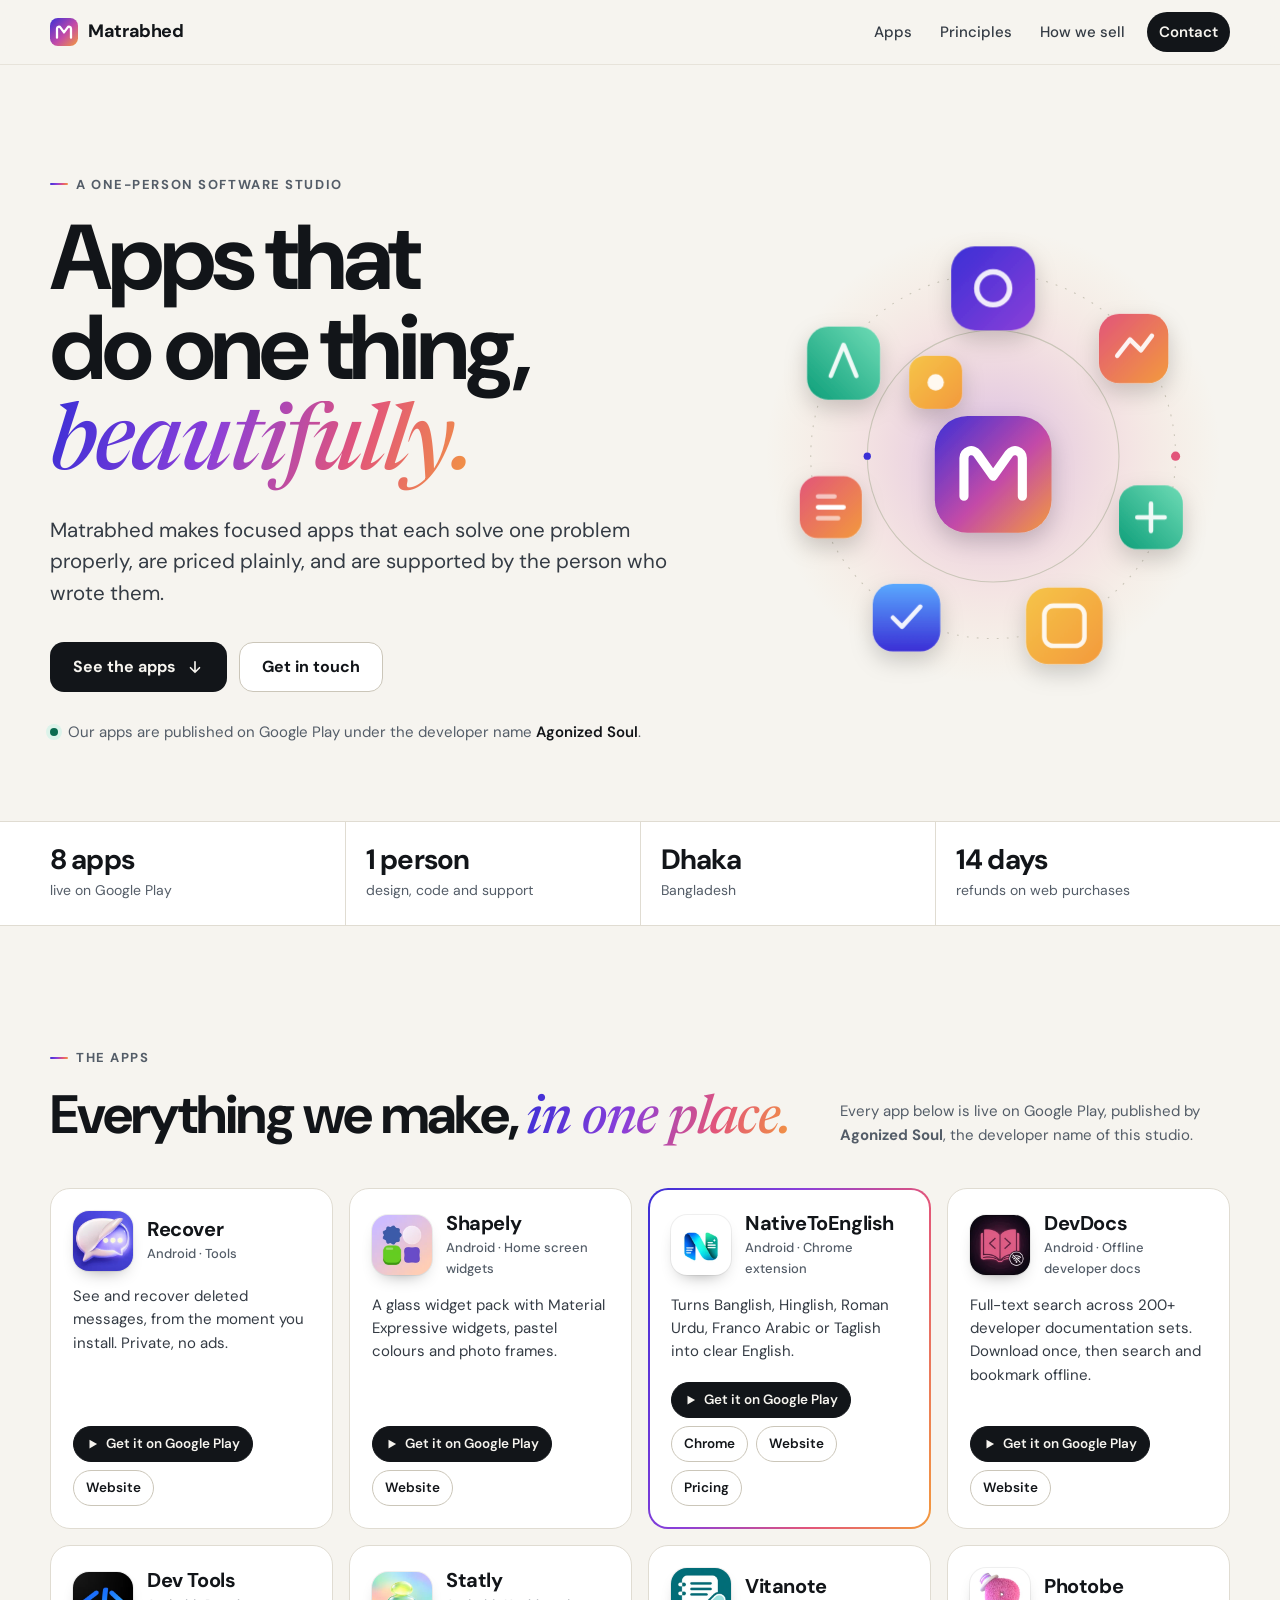
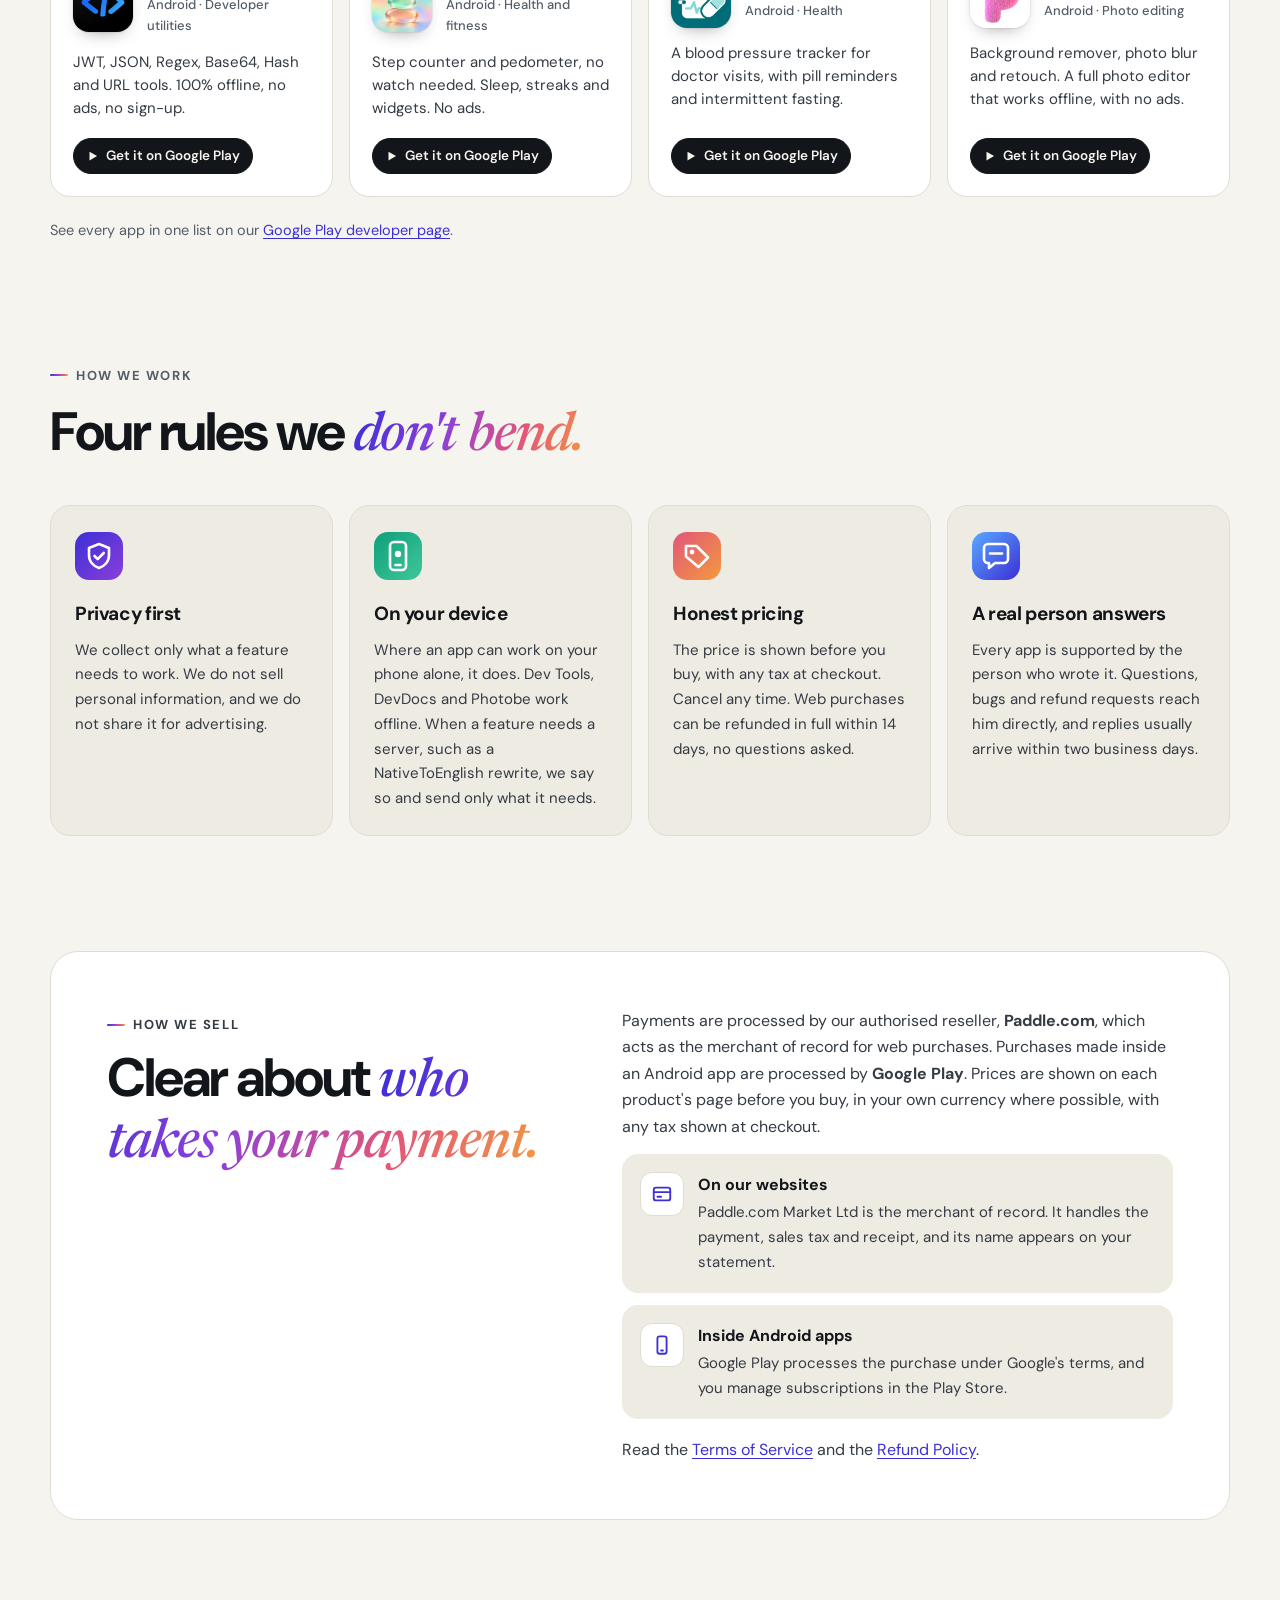
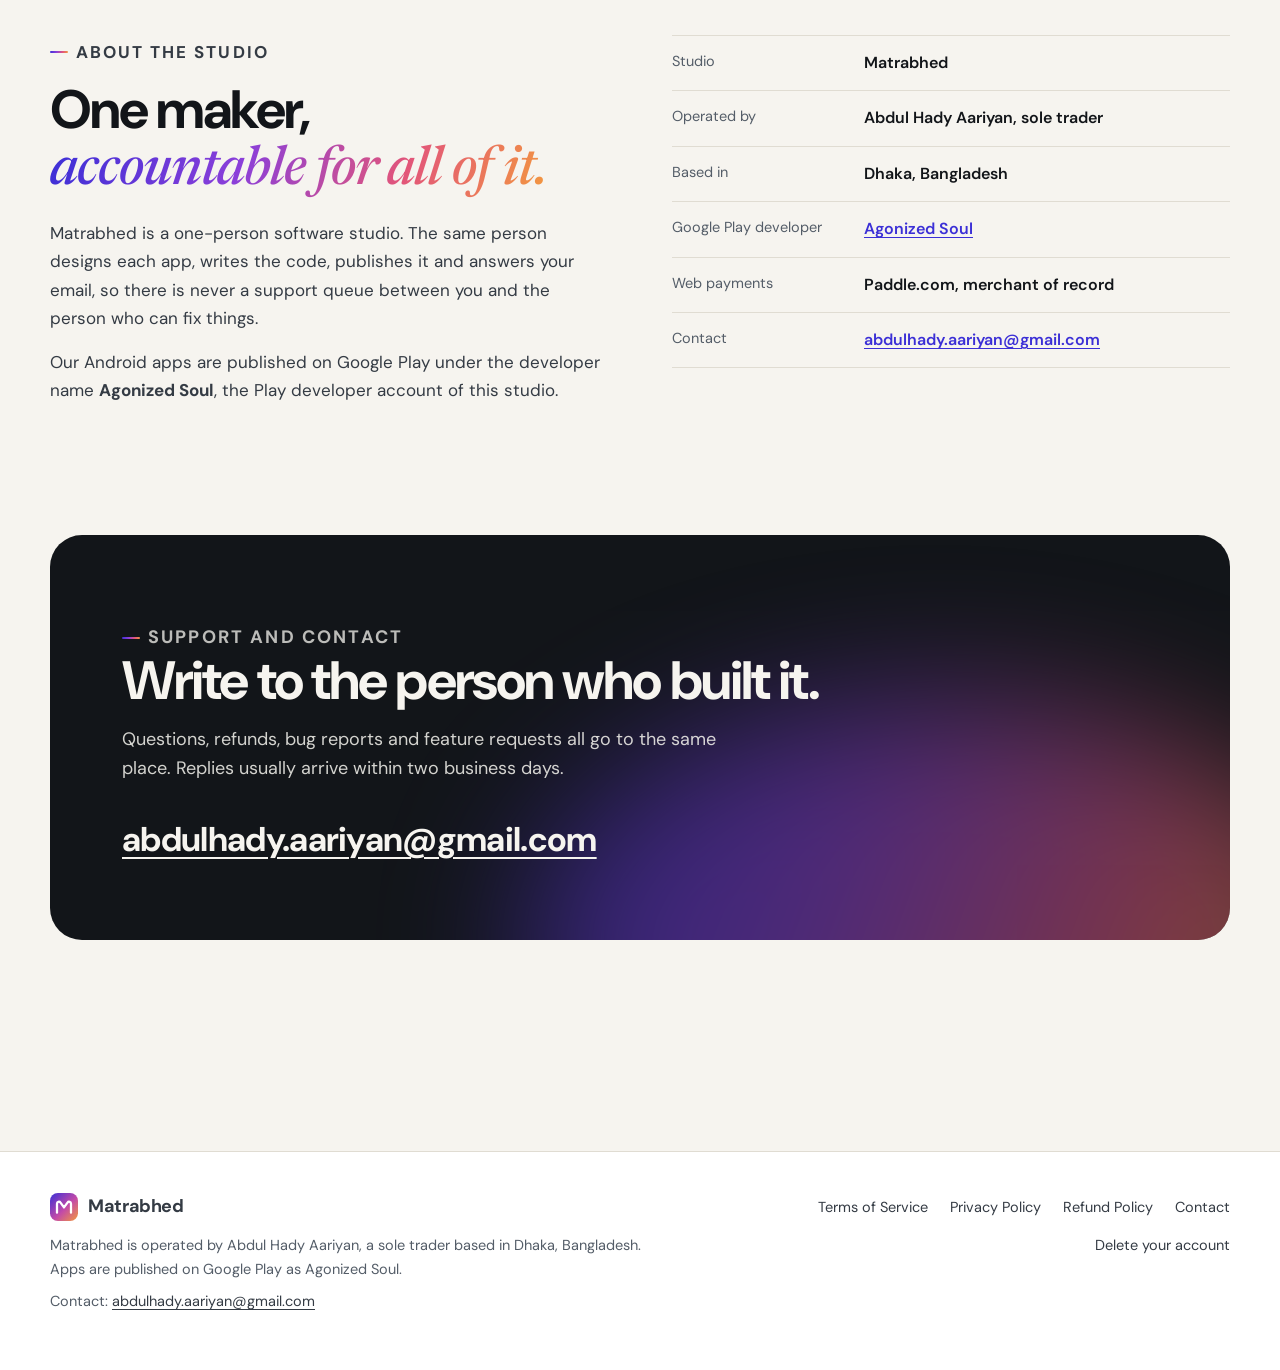
==== commit 51d66fa2: "Tagline: Apps that do one thing, beautifully. Co-Authored-By: Claude Opus 5.5 <noreply@anthropic.com" ====
--- a/index.html
+++ b/index.html
@@ -3,7 +3,7 @@
 <head>
 <meta charset="utf-8">
 <meta name="viewport" content="width=device-width, initial-scale=1">
-<title>Matrabhed: a one-person software studio. Small apps, made carefully.</title>
+<title>Matrabhed: a one-person software studio. Apps that do one thing, beautifully.</title>
 <meta name="description" content="Matrabhed is a one-person software studio in Dhaka, Bangladesh. Its Android apps (Recover, Shapely, NativeToEnglish, DevDocs, Dev Tools, Statly, Vitanote and Photobe) are published on Google Play under the developer name Agonized Soul.">
 <link rel="canonical" href="https://matrabhed.com/">
 <meta name="theme-color" content="#f6f4ef" media="(prefers-color-scheme: light)">
@@ -13,12 +13,12 @@
 <meta property="og:type" content="website">
 <meta property="og:site_name" content="Matrabhed">
 <meta property="og:url" content="https://matrabhed.com/">
-<meta property="og:title" content="Matrabhed: small software, made carefully">
+<meta property="og:title" content="Matrabhed: apps that do one thing, beautifully">
 <meta property="og:description" content="A one-person software studio in Dhaka, Bangladesh. Eight Android apps on Google Play, published as Agonized Soul.">
 <meta property="og:image" content="https://matrabhed.com/assets/og.png">
 <meta property="og:image:width" content="1200">
 <meta property="og:image:height" content="630">
-<meta property="og:image:alt" content="Matrabhed: small software, made carefully.">
+<meta property="og:image:alt" content="Matrabhed: apps that do one thing, beautifully.">
 <meta name="twitter:card" content="summary_large_image">
 <link rel="preconnect" href="https://fonts.googleapis.com">
 <link rel="preconnect" href="https://fonts.gstatic.com" crossorigin>
@@ -61,7 +61,7 @@
     <div class="wrap">
       <div>
         <p class="eyebrow">A one-person software studio</p>
-        <h1 class="display" id="hero-title">Small software, <em>made carefully.</em></h1>
+        <h1 class="display" id="hero-title">Apps that do one thing, <em>beautifully.</em></h1>
         <p class="lede">Matrabhed makes focused apps that each solve one problem properly, are priced plainly, and are supported by the person who wrote them.</p>
         <div class="hero-ctas">
           <a class="btn btn-primary" href="#apps">See the apps
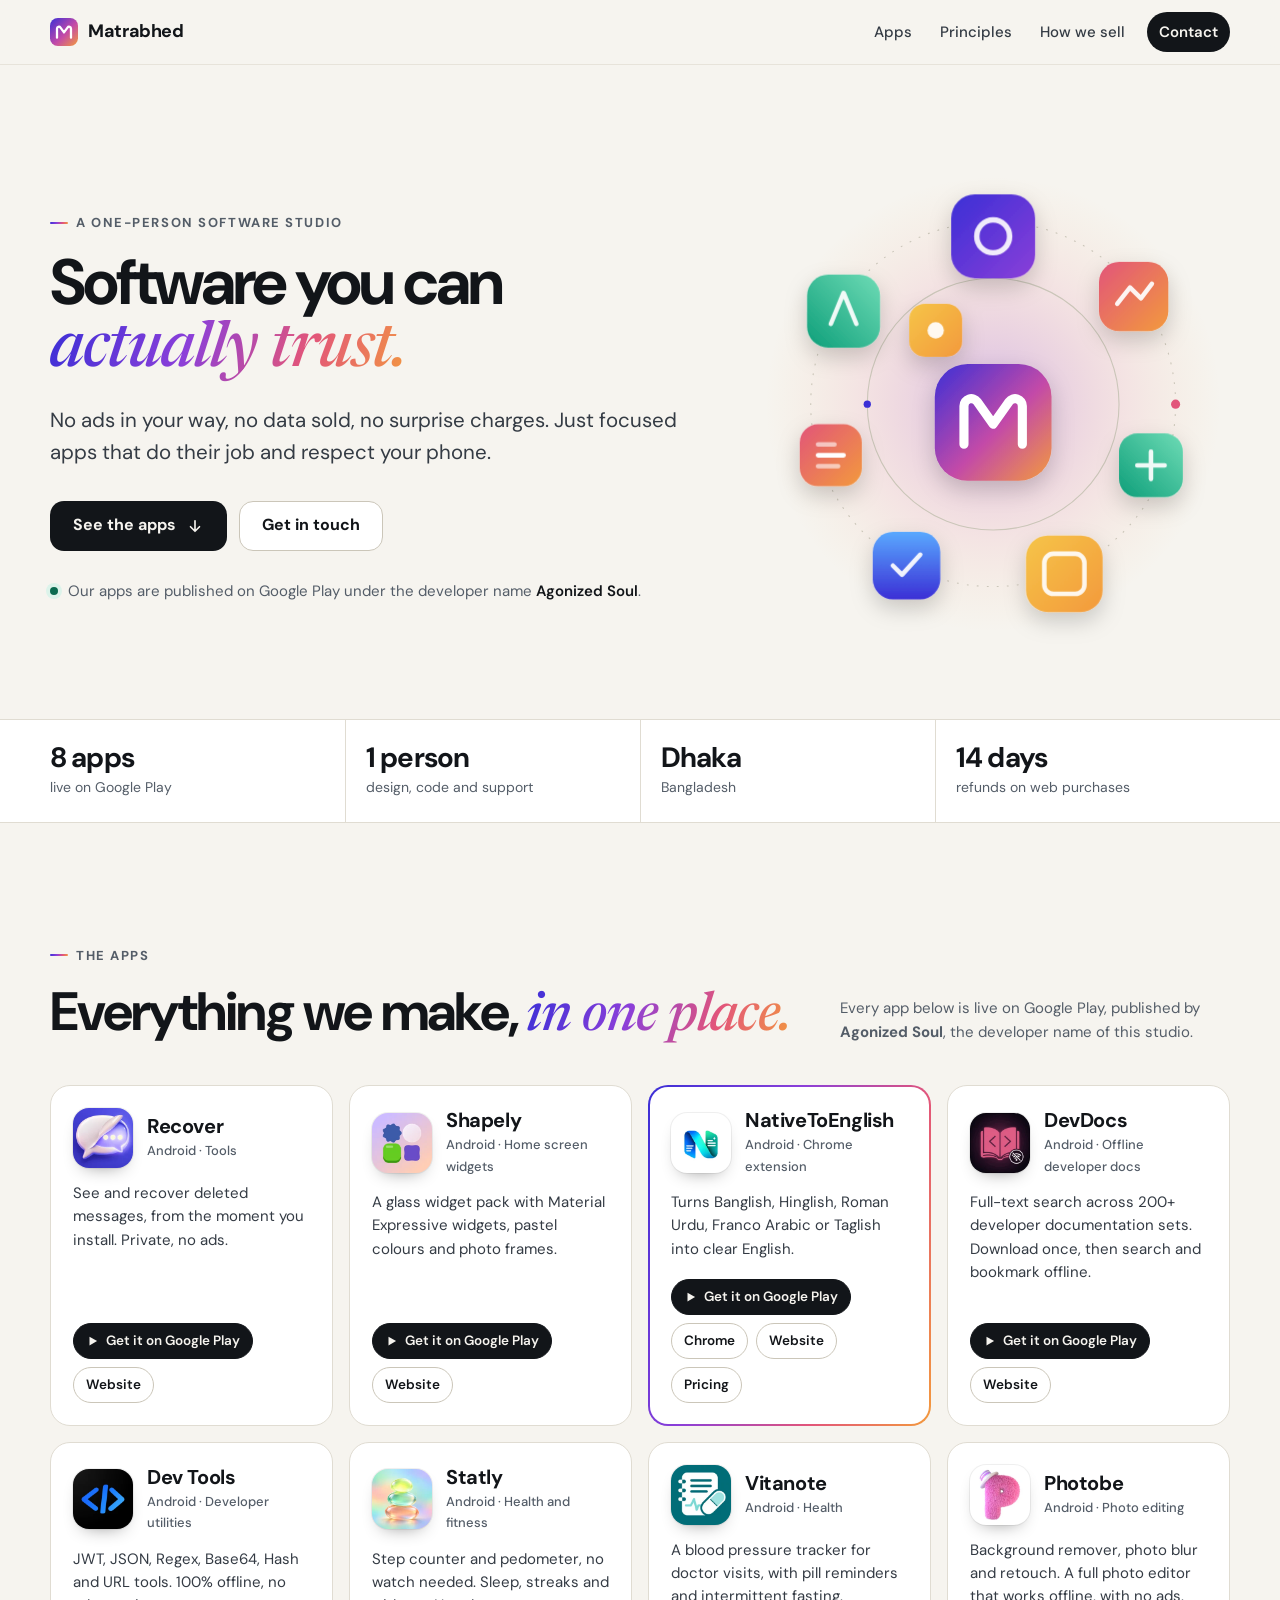
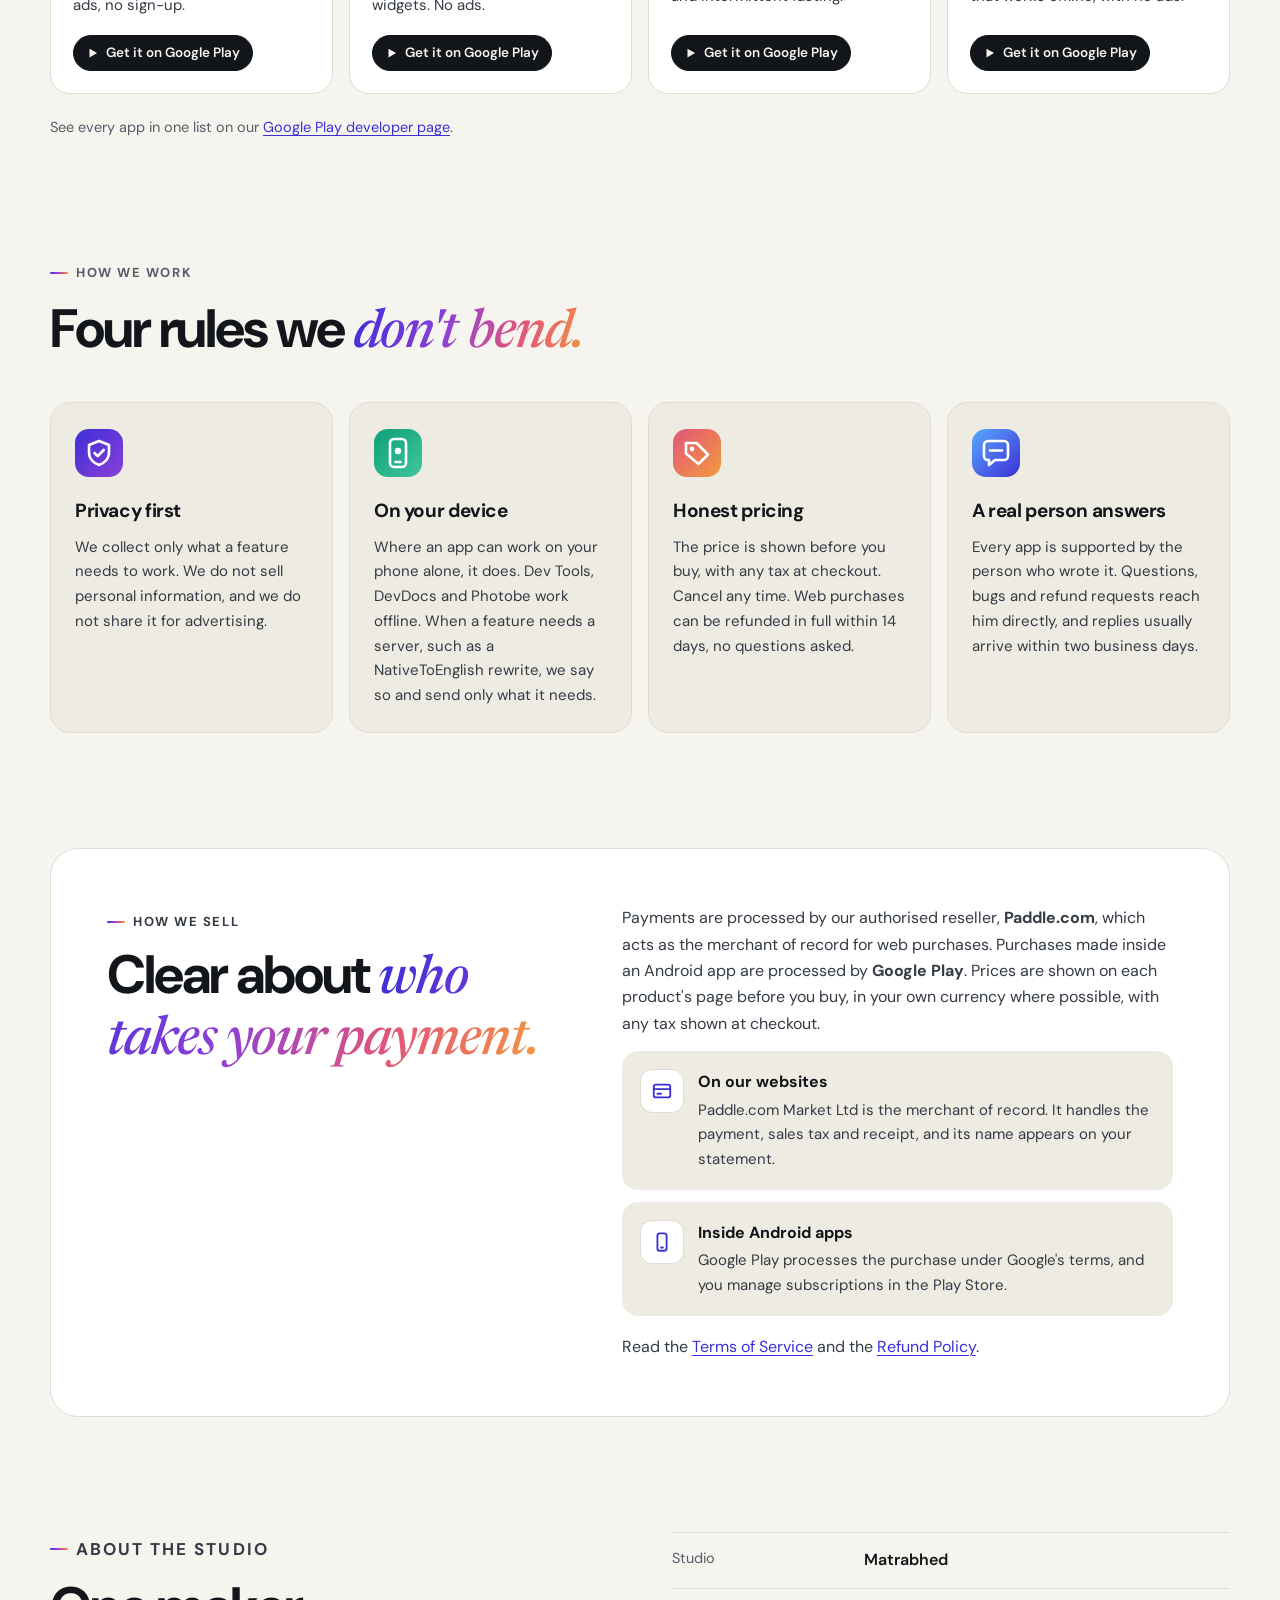
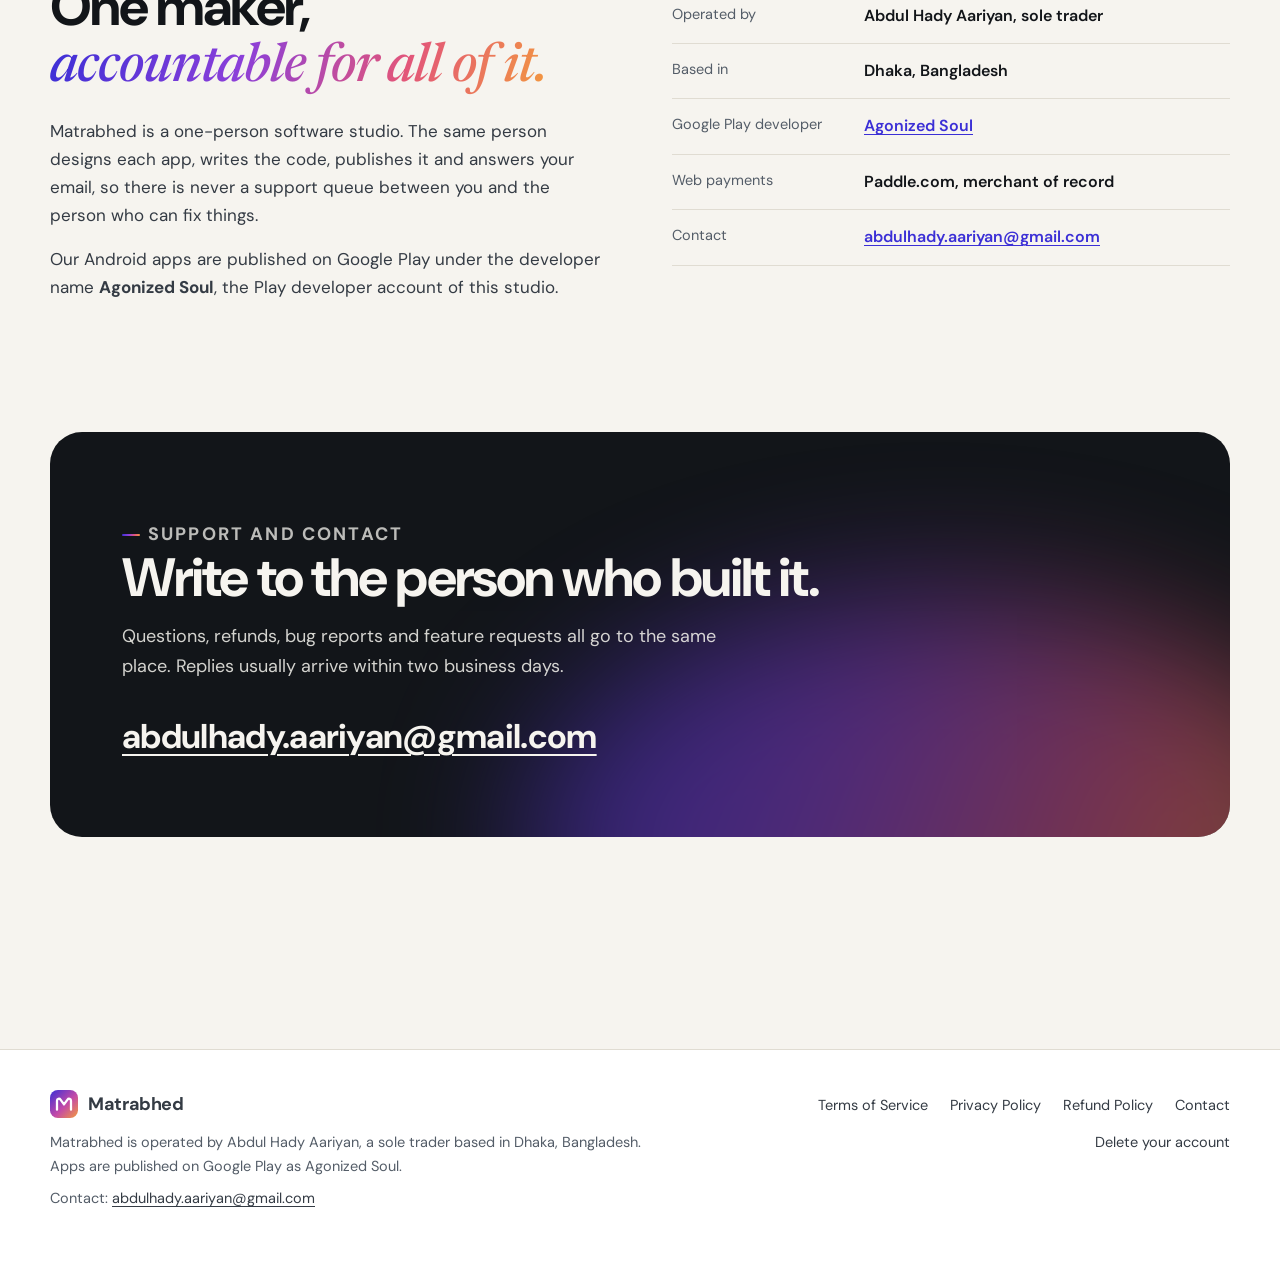
==== commit ffe0d166: "Tagline: Software you can actually trust. Subline: no ads, no data sold, no surprise charges Co-Auth" ====
--- a/index.html
+++ b/index.html
@@ -3,7 +3,7 @@
 <head>
 <meta charset="utf-8">
 <meta name="viewport" content="width=device-width, initial-scale=1">
-<title>Matrabhed: a one-person software studio. Apps that do one thing, beautifully.</title>
+<title>Matrabhed: a one-person software studio. Software you can actually trust.</title>
 <meta name="description" content="Matrabhed is a one-person software studio in Dhaka, Bangladesh. Its Android apps (Recover, Shapely, NativeToEnglish, DevDocs, Dev Tools, Statly, Vitanote and Photobe) are published on Google Play under the developer name Agonized Soul.">
 <link rel="canonical" href="https://matrabhed.com/">
 <meta name="theme-color" content="#f6f4ef" media="(prefers-color-scheme: light)">
@@ -13,12 +13,12 @@
 <meta property="og:type" content="website">
 <meta property="og:site_name" content="Matrabhed">
 <meta property="og:url" content="https://matrabhed.com/">
-<meta property="og:title" content="Matrabhed: apps that do one thing, beautifully">
+<meta property="og:title" content="Matrabhed: software you can actually trust">
 <meta property="og:description" content="A one-person software studio in Dhaka, Bangladesh. Eight Android apps on Google Play, published as Agonized Soul.">
 <meta property="og:image" content="https://matrabhed.com/assets/og.png">
 <meta property="og:image:width" content="1200">
 <meta property="og:image:height" content="630">
-<meta property="og:image:alt" content="Matrabhed: apps that do one thing, beautifully.">
+<meta property="og:image:alt" content="Matrabhed: software you can actually trust.">
 <meta name="twitter:card" content="summary_large_image">
 <link rel="preconnect" href="https://fonts.googleapis.com">
 <link rel="preconnect" href="https://fonts.gstatic.com" crossorigin>
@@ -61,8 +61,8 @@
     <div class="wrap">
       <div>
         <p class="eyebrow">A one-person software studio</p>
-        <h1 class="display" id="hero-title">Apps that do one thing, <em>beautifully.</em></h1>
-        <p class="lede">Matrabhed makes focused apps that each solve one problem properly, are priced plainly, and are supported by the person who wrote them.</p>
+        <h1 class="display" id="hero-title"><span class="nw">Software you can</span> <em>actually trust.</em></h1>
+        <p class="lede">No ads in your way, no data sold, no surprise charges. Just focused apps that do their job and respect your phone.</p>
         <div class="hero-ctas">
           <a class="btn btn-primary" href="#apps">See the apps
             <svg viewBox="0 0 24 24" fill="none" stroke="currentColor" stroke-width="2.2" stroke-linecap="round" stroke-linejoin="round" aria-hidden="true"><path d="M12 5v14M6 13l6 6 6-6"/></svg></a>
--- a/styles.css
+++ b/styles.css
@@ -245,3 +245,6 @@
   .site-header, .skip { display: none; }
   body { background: #fff; color: #000; }
 }
+#hero-title { font-size: clamp(38px, 5vw, 74px); }
+#hero-title .nw, #hero-title em { white-space: nowrap; }
+#hero-title em { display: inline-block; }
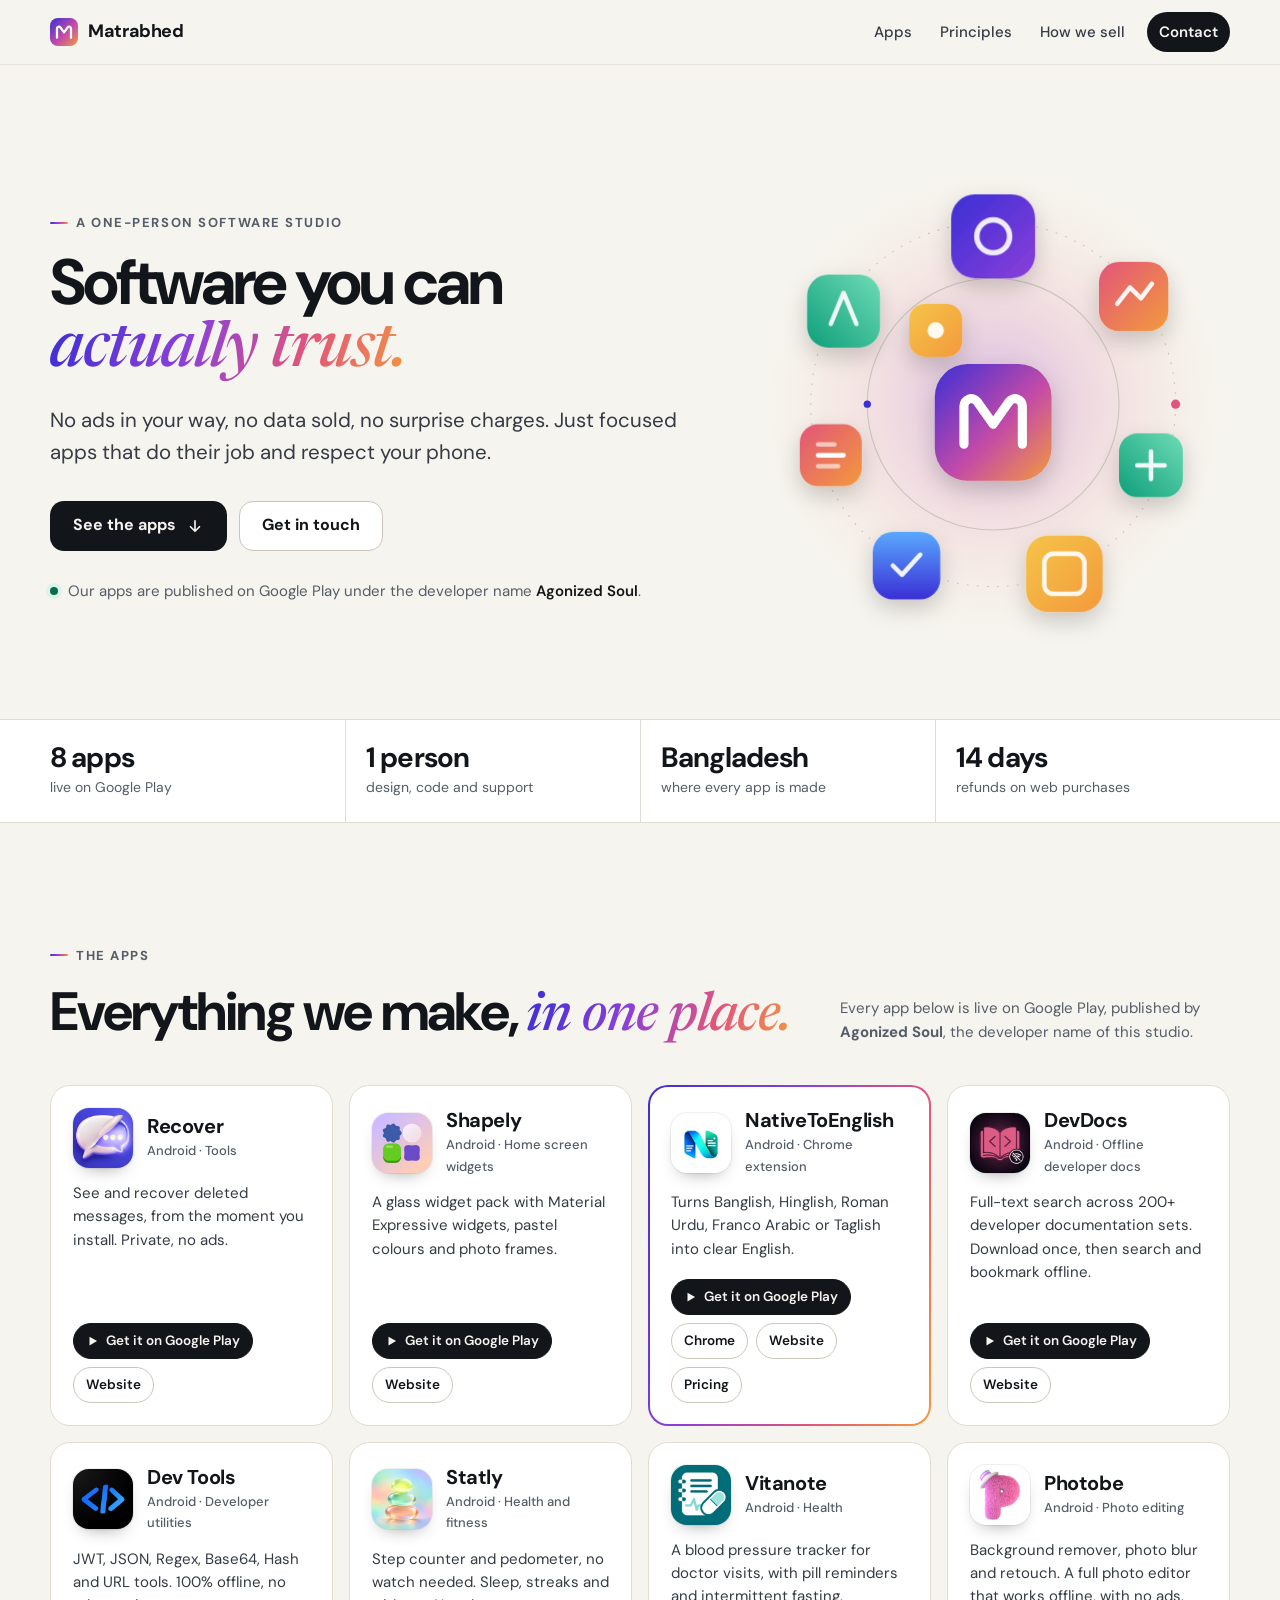
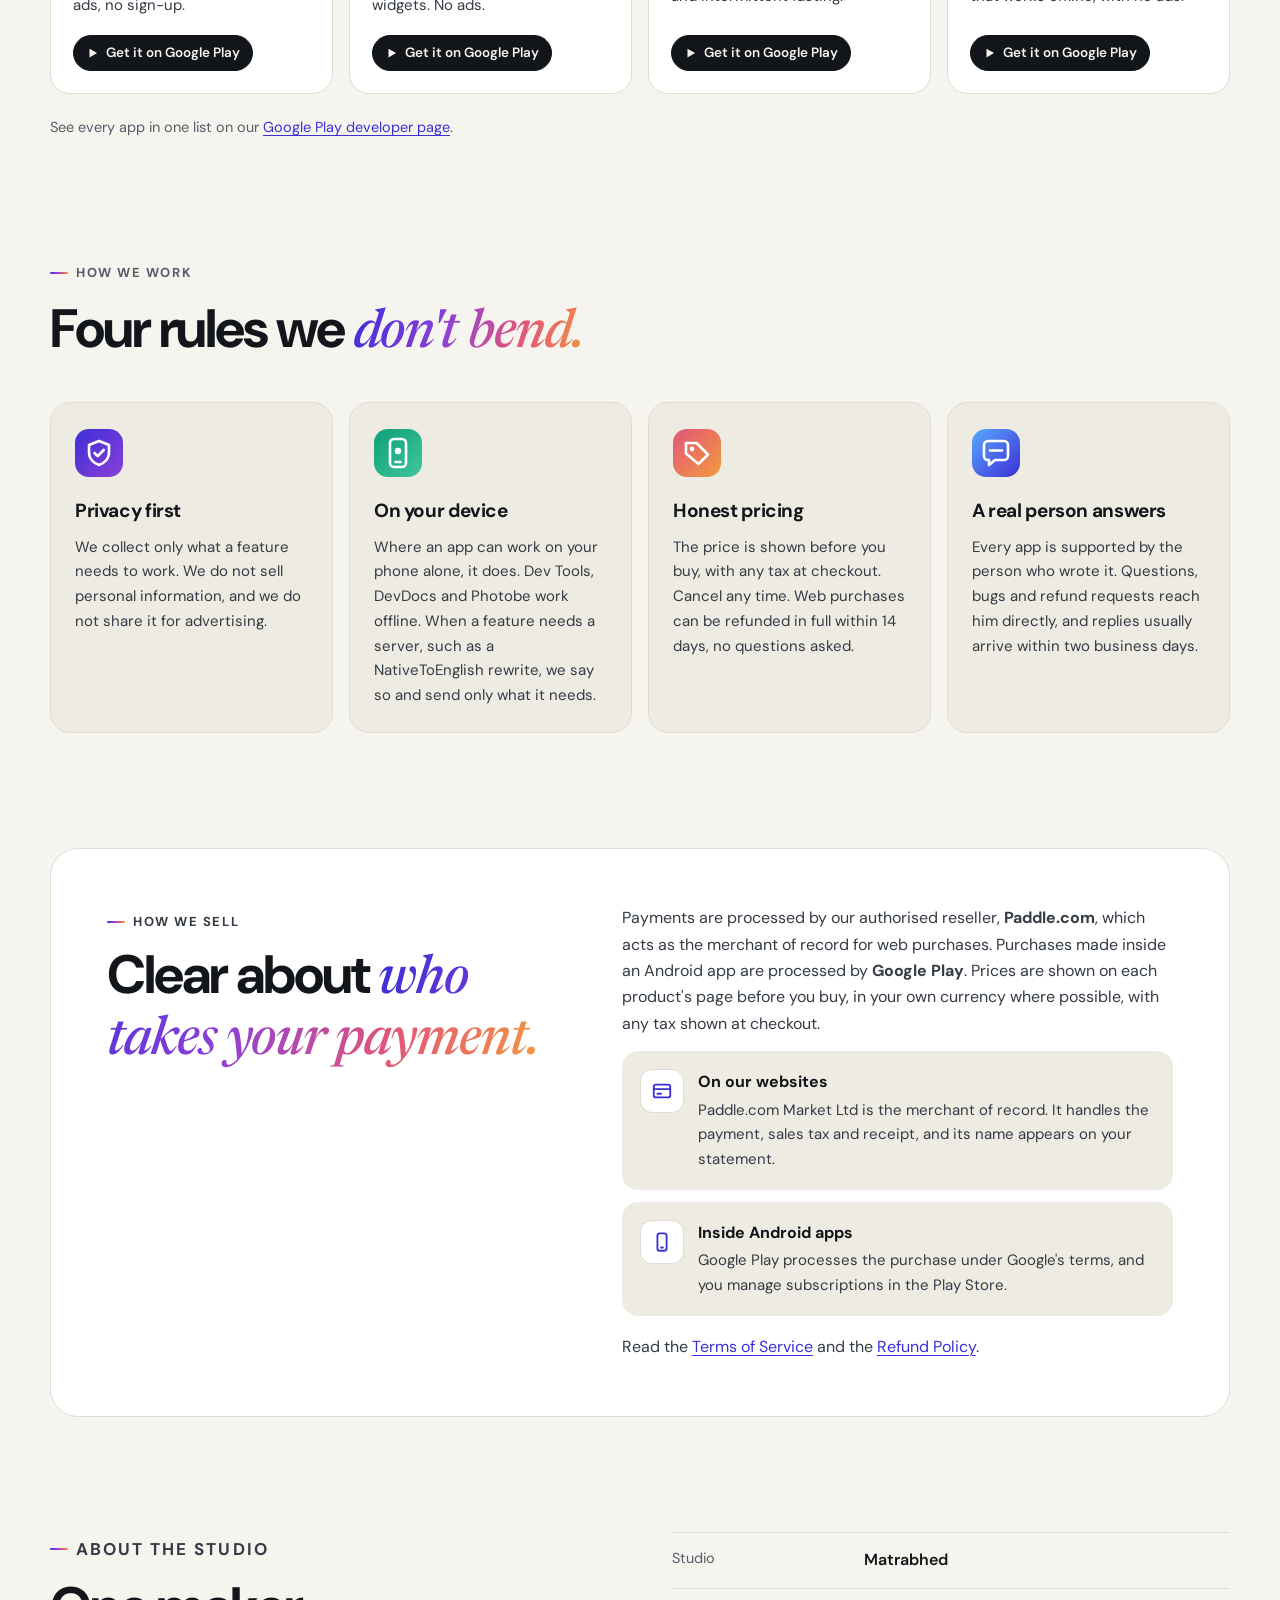
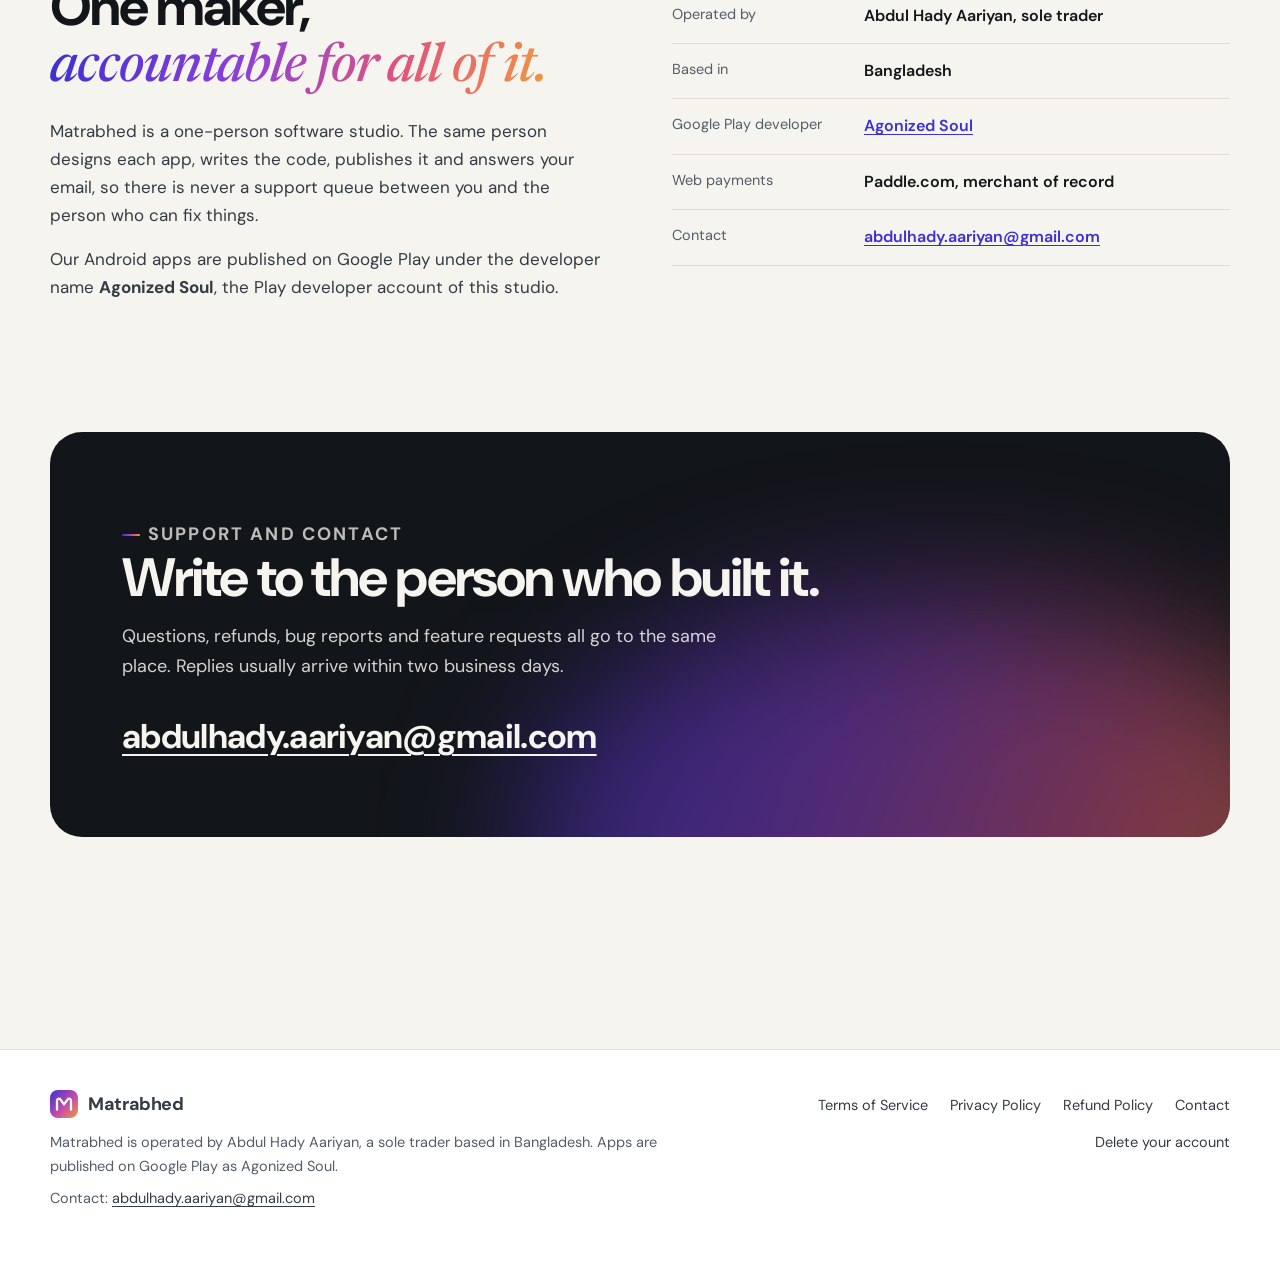
==== commit 318a6e68: "Location: Bangladesh (no city) Co-Authored-By: Claude Opus 5.5 <noreply@anthropic.com>" ====
--- a/index.html
+++ b/index.html
@@ -4,7 +4,7 @@
 <meta charset="utf-8">
 <meta name="viewport" content="width=device-width, initial-scale=1">
 <title>Matrabhed: a one-person software studio. Software you can actually trust.</title>
-<meta name="description" content="Matrabhed is a one-person software studio in Dhaka, Bangladesh. Its Android apps (Recover, Shapely, NativeToEnglish, DevDocs, Dev Tools, Statly, Vitanote and Photobe) are published on Google Play under the developer name Agonized Soul.">
+<meta name="description" content="Matrabhed is a one-person software studio in Bangladesh. Its Android apps (Recover, Shapely, NativeToEnglish, DevDocs, Dev Tools, Statly, Vitanote and Photobe) are published on Google Play under the developer name Agonized Soul.">
 <link rel="canonical" href="https://matrabhed.com/">
 <meta name="theme-color" content="#f6f4ef" media="(prefers-color-scheme: light)">
 <meta name="theme-color" content="#0c0e12" media="(prefers-color-scheme: dark)">
@@ -14,7 +14,7 @@
 <meta property="og:site_name" content="Matrabhed">
 <meta property="og:url" content="https://matrabhed.com/">
 <meta property="og:title" content="Matrabhed: software you can actually trust">
-<meta property="og:description" content="A one-person software studio in Dhaka, Bangladesh. Eight Android apps on Google Play, published as Agonized Soul.">
+<meta property="og:description" content="A one-person software studio in Bangladesh. Eight Android apps on Google Play, published as Agonized Soul.">
 <meta property="og:image" content="https://matrabhed.com/assets/og.png">
 <meta property="og:image:width" content="1200">
 <meta property="og:image:height" content="630">
@@ -33,7 +33,7 @@
   "logo": "https://matrabhed.com/assets/apple-touch-icon.png",
   "email": "abdulhady.aariyan@gmail.com",
   "founder": { "@type": "Person", "name": "Abdul Hady Aariyan" },
-  "address": { "@type": "PostalAddress", "addressLocality": "Dhaka", "addressCountry": "BD" },
+  "address": { "@type": "PostalAddress", "addressCountry": "BD" },
   "sameAs": ["https://play.google.com/store/apps/developer?id=Agonized+Soul"]
 }
 </script>
@@ -122,7 +122,7 @@
       <ul>
         <li><b>8 apps</b><span>live on Google Play</span></li>
         <li><b>1 person</b><span>design, code and support</span></li>
-        <li><b>Dhaka</b><span>Bangladesh</span></li>
+        <li><b>Bangladesh</b><span>where every app is made</span></li>
         <li><b>14 days</b><span>refunds on web purchases</span></li>
       </ul>
     </div>
@@ -306,7 +306,7 @@
       <dl>
         <div><dt>Studio</dt><dd>Matrabhed</dd></div>
         <div><dt>Operated by</dt><dd>Abdul Hady Aariyan, sole trader</dd></div>
-        <div><dt>Based in</dt><dd>Dhaka, Bangladesh</dd></div>
+        <div><dt>Based in</dt><dd>Bangladesh</dd></div>
         <div><dt>Google Play developer</dt><dd><a href="https://play.google.com/store/apps/developer?id=Agonized+Soul" rel="noopener">Agonized Soul</a></dd></div>
         <div><dt>Web payments</dt><dd>Paddle.com, merchant of record</dd></div>
         <div><dt>Contact</dt><dd><a href="mailto:abdulhady.aariyan@gmail.com">abdulhady.aariyan@gmail.com</a></dd></div>
@@ -330,7 +330,7 @@
   <div class="wrap">
     <div>
       <a class="brand" href="/" aria-label="Matrabhed, home"><svg viewBox="0 0 32 32" aria-hidden="true"><rect width="32" height="32" rx="9" fill="url(#bm)"/><path d="M8 22.5V12.2a2.2 2.2 0 0 1 4-1.3l4 5.6 4-5.6a2.2 2.2 0 0 1 4 1.3v10.3" fill="none" stroke="#fff" stroke-width="2.6" stroke-linecap="round" stroke-linejoin="round"/></svg>Matrabhed</a>
-      <p>Matrabhed is operated by Abdul Hady Aariyan, a sole trader based in Dhaka, Bangladesh. Apps are published on Google Play as Agonized Soul.</p>
+      <p>Matrabhed is operated by Abdul Hady Aariyan, a sole trader based in Bangladesh. Apps are published on Google Play as Agonized Soul.</p>
       <p>Contact: <a href="mailto:abdulhady.aariyan@gmail.com">abdulhady.aariyan@gmail.com</a></p>
     </div>
     <nav aria-label="Legal and support">
